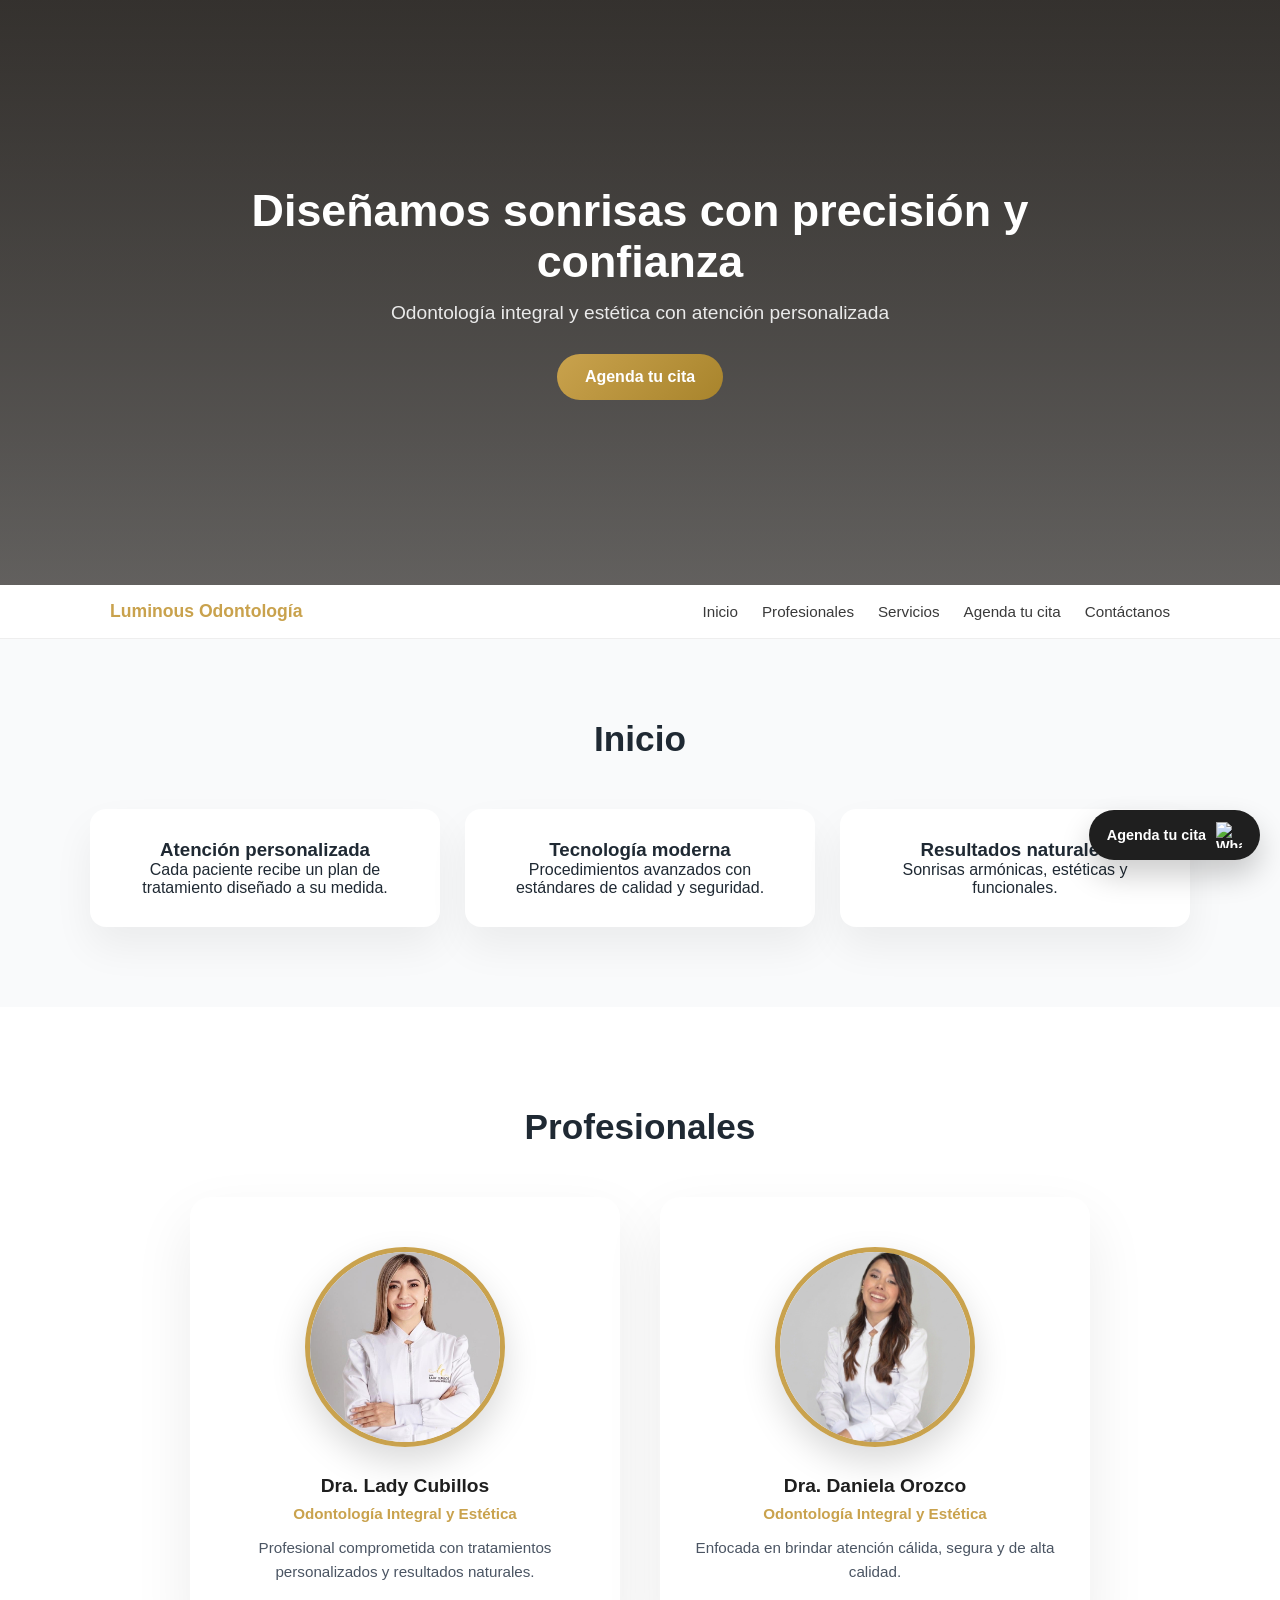
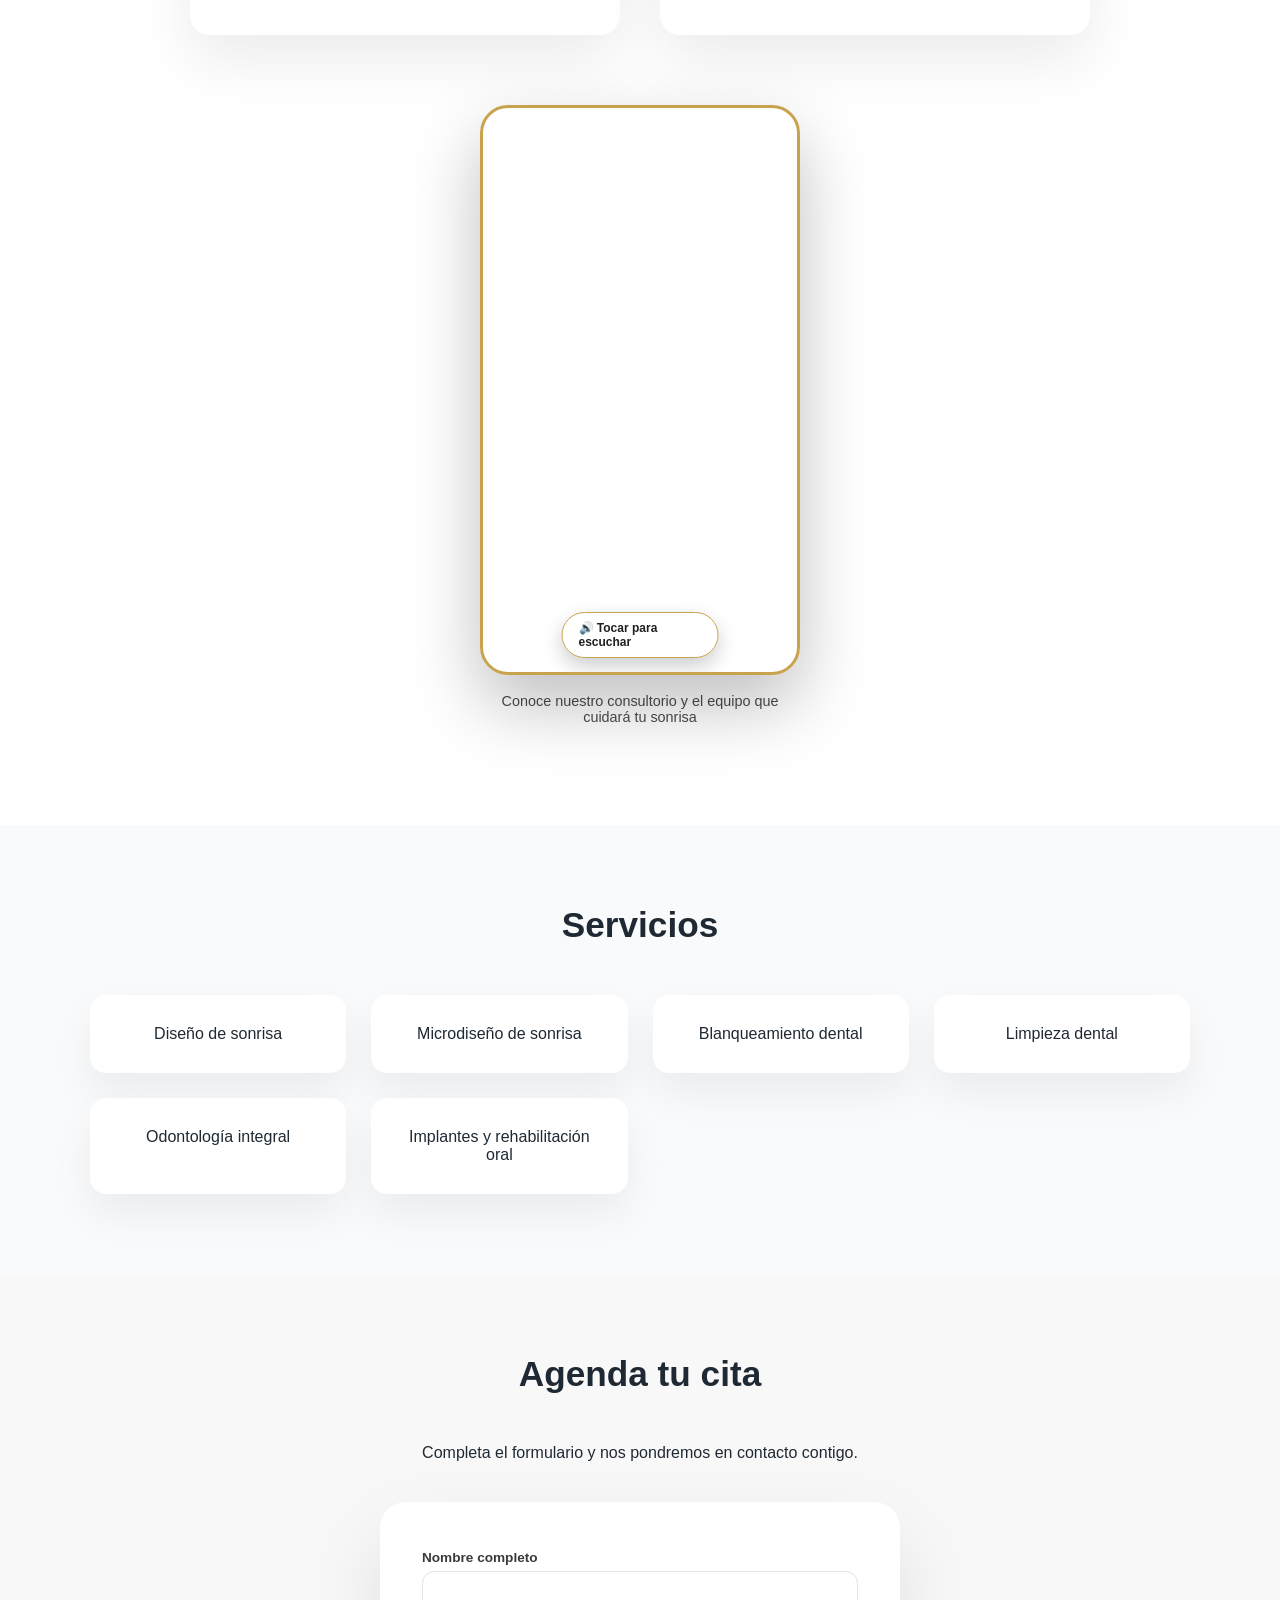
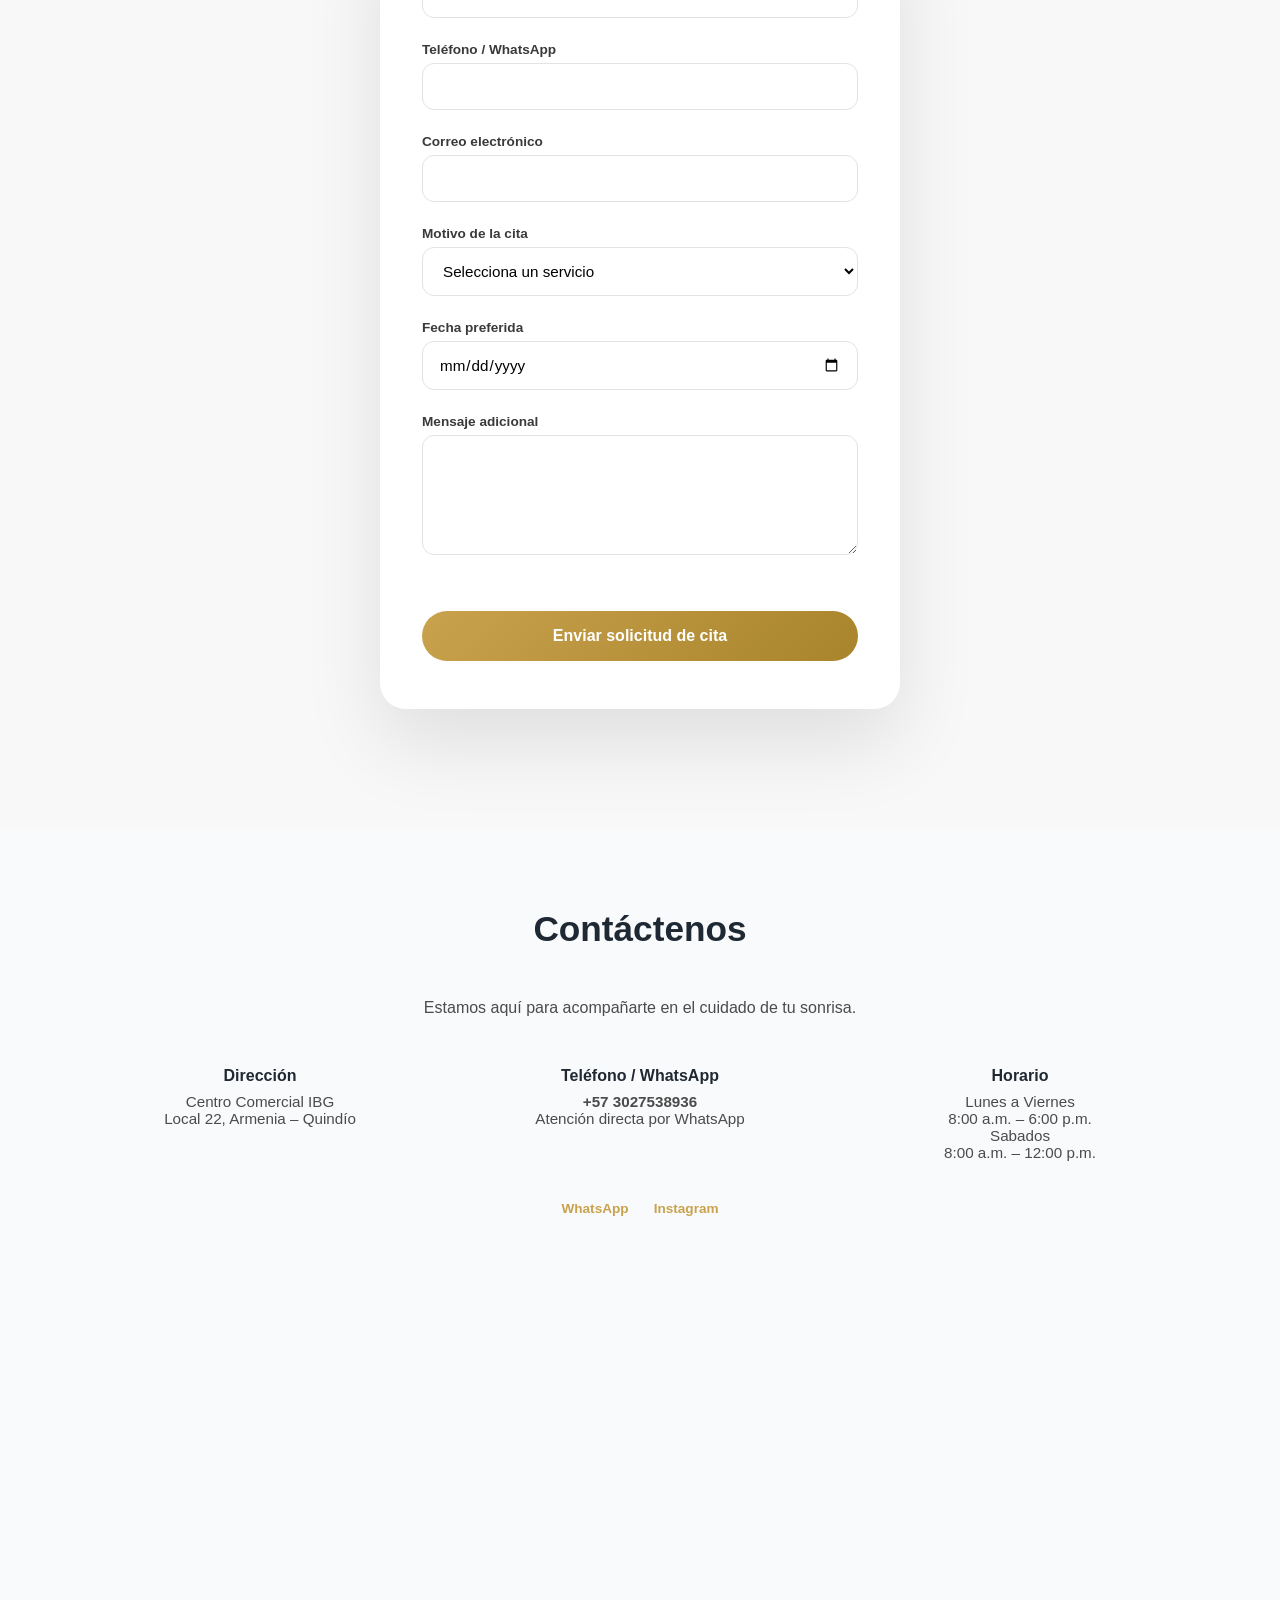
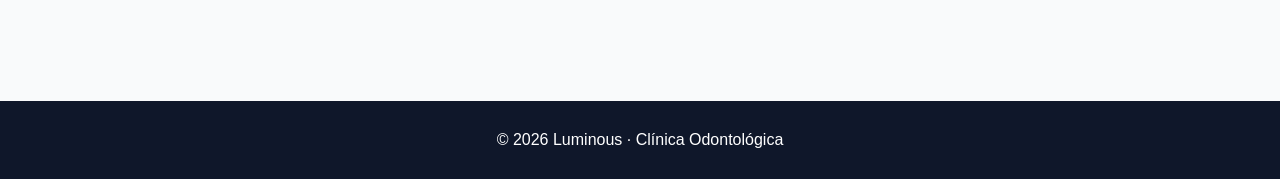
==== index.html @ 6646f6e6 "Menu correción las rayitas mas visuales y solo en movil" ====
<!DOCTYPE html>
<html lang="es">
<head>
    <meta charset="UTF-8">
    <title>Dra. Lady Cubillos | Clínica Odontológica</title>
    <meta name="viewport" content="width=device-width, initial-scale=1.0">
    <link rel="stylesheet" href="styles.css">
</head>
<body>

<header>

    <section class="hero">

        <video
                class="hero-bg-video"
                autoplay
                muted
                loop
                playsinline>
            <source src="videos/luminous-intro.mp4" type="video/mp4" />
            Tu navegador no soporta video HTML5.
        </video>

        <div class="hero-overlay"></div>

        <div class="hero-content">

            <h1>Diseñamos sonrisas con precisión y confianza</h1>

            <p>Odontología integral y estética con atención personalizada</p>

            <a href="#citas" class="btn-primary">Agenda tu cita</a>
        </div>

    </section>


</header>


<nav class="navbar">
    <div class="nav-container">

        <a href="#inicio" class="nav-logo">Luminous Odontología</a>

        <button class="nav-toggle" onclick="toggleMenu()" aria-label="Menú">
            <span></span>
            <span></span>
            <span></span>
        </button>

        <ul class="nav-menu" id="navMenu">
            <li><a href="#inicio">Inicio</a></li>
            <li><a href="#LasDoctoras">Profesionales</a></li>
            <li><a href="#servicios">Servicios</a></li>
            <li><a href="#citas">Agenda tu cita</a></li>
            <li><a href="#contactenos">Contáctanos</a></li>
        </ul>

    </div>
</nav>




<section id="inicio" class="section inicio">
    <div class="container">

        <h2 class="section-title">Inicio</h2>

        <div class="grid-3">
            <div class="card scroll">
                <h3>Atención personalizada</h3>
                <p>Cada paciente recibe un plan de tratamiento diseñado a su medida.</p>
            </div>

            <div class="card scroll">
                <h3>Tecnología moderna</h3>
                <p>Procedimientos avanzados con estándares de calidad y seguridad.</p>
            </div>

            <div class="card scroll">
                <h3>Resultados naturales</h3>
                <p>Sonrisas armónicas, estéticas y funcionales.</p>
            </div>
        </div>

    </div>
</section>


<section id="LasDoctoras" class="section doctoras">
    <div class="container">

        <h2 class="section-title">Profesionales</h2>

        <div class="doctoras-grid">

            <div class="doctora-card scroll">
                <img src="images/Dra_Lady_Crossed_Hand_Grey.jpg" alt="Doctora 1">
                <h3>Dra. Lady Cubillos</h3>
                <p class="especialidad">Odontología Integral y Estética</p>
                <p class="descripcion">
                    Profesional comprometida con tratamientos personalizados
                    y resultados naturales.
                </p>
            </div>

            <div class="doctora-card scroll">
                <img src="images/Dra_Dani_Front_Grey.jpg" alt="Doctora 2">
                <h3>Dra. Daniela Orozco</h3>
                <p class="especialidad">Odontología Integral y Estética</p>
                <p class="descripcion">
                    Enfocada en brindar atención cálida, segura y de alta calidad.
                </p>
            </div>


        </div>



        <div class="video-vertical-section">

            <div class="video-vertical-wrapper">

                <div class="video-audio-overlay" onclick="activarAudio(this)">
                    🔊 Tocar para escuchar
                </div>

                <video autoplay muted loop playsinline>
                    <source src="videos/Luminous_Video.mp4" type="video/mp4">
                    Tu navegador no soporta video HTML5.
                </video>

            </div>

            <p class="video-vertical-text">
                Conoce nuestro consultorio y el equipo que cuidará tu sonrisa
            </p>

        </div>




    </div>


    </div>
</section>


<section id="servicios" class="section services">
    <div class="container">
        <h2>Servicios</h2>
        <div class="grid-3">
            <div class="card scroll">Diseño de sonrisa</div>
            <div class="card scroll">Microdiseño de sonrisa</div>
            <div class="card scroll">Blanqueamiento dental</div>
            <div class="card scroll">Limpieza dental</div>
            <div class="card scroll">Odontología integral</div>
            <div class="card scroll">Implantes y rehabilitación oral</div>
        </div>
    </div>
</section>

<section class="section light" id="citas">
    <div class="container">
        <h2>Agenda tu cita</h2>
        <p>Completa el formulario y nos pondremos en contacto contigo.</p>

        <form class="appointment-form" id="cita-form">


            <div class="form-group">
                <label>Nombre completo</label>
                <input type="text" id="nombre" name="nombre" required>
            </div>

            <div class="form-group">
                <label>Teléfono / WhatsApp</label>
                <input type="tel" id="telefono" name="telefono" required>
            </div>

            <div class="form-group">
                <label>Correo electrónico</label>
                <input type="email" id="email" name="email" required>
            </div>

            <div class="form-group">
                <label>Motivo de la cita</label>
                <select id="servicio" name="servicio" required>
                    <option value="">Selecciona un servicio</option>
                    <option>Limpieza dental</option>
                    <option>Blanqueamiento dental</option>
                    <option>Diseño de sonrisa</option>
                    <option>Microdiseño de sonrisa</option>
                    <option>Odontología integral</option>
                    <option>Implantes dentales</option>
                </select>
            </div>

            <div class="form-group">
                <label>Fecha preferida</label>
                <input type="date" id="fecha" name="fecha">
            </div>

            <div class="form-group">
                <label>Mensaje adicional</label>
                <textarea id="mensaje" name="mensaje" rows="4"></textarea>
            </div>

            <button type="submit" class="btn-primary">
                Enviar solicitud de cita
            </button>
        </form>

    <script>
        document.getElementById("cita-form").addEventListener("submit", function(e) {
          e.preventDefault();

          const nombre = document.getElementById("nombre").value;
          const telefono = document.getElementById("telefono").value;
          const email = document.getElementById("email").value;
          const servicio = document.getElementById("servicio").value;
          const fecha = document.getElementById("fecha").value;
          const mensaje = document.getElementById("mensaje").value;

          const whatsappNumber = "573216306110"; // TU NÚMERO

          const texto =
            `Hola, quiero agendar una cita odontológica.%0A%0A` +
            `🦷 Nombre: ${nombre}%0A` +
            `📞 Teléfono: ${telefono}%0A` +
            `📧 Email: ${email}%0A` +
            `📝 Servicio: ${servicio}%0A` +
            `📅 Fecha preferida: ${fecha}%0A` +
            `💬 Mensaje: ${mensaje}`;

          const url = `https://wa.me/${whatsappNumber}?text=${texto}`;

          window.open(url, "_blank");
        });
    </script>

    <a
                href="https://wa.me/573216306110?text=Hola,%20quiero%20agendar%20una%20cita%20odontológica"
                class="whatsapp-float"
                target="_blank"
                aria-label="Contactar por WhatsApp"
        >
            <span class="whatsapp-text">Agenda tu cita</span>
            <img
                    src="https://cdn-icons-png.flaticon.com/512/733/733585.png"
                    alt="WhatsApp"
            />
        </a>

    </div>
</section>

<section id="contactenos" class="section scroll">
    <div class="container">

        <h2>Contáctenos</h2>
        <p class="contacto-intro">
            Estamos aquí para acompañarte en el cuidado de tu sonrisa.
        </p>

        <div class="contacto-grid">

            <div class="contacto-item">
                <h4>Dirección</h4>
                <p>
                    Centro Comercial IBG<br>
                    Local 22, Armenia – Quindío
                </p>
            </div>

            <div class="contacto-item">
                <h4>Teléfono / WhatsApp</h4>
                <p>
                    <strong>+57 3027538936</strong><br>
                    Atención directa por WhatsApp
                </p>
            </div>

            <div class="contacto-item">
                <h4>Horario</h4>
                <p>
                    Lunes a Viernes<br>
                    8:00 a.m. – 6:00 p.m.
                </p>
                <p>
                    Sabados<br>
                    8:00 a.m. – 12:00 p.m.
                </p>
            </div>

        </div>

        <div class="contacto-redes">
            <a href="https://wa.me/573216306110" target="_blank">WhatsApp</a>
            <a href="https://www.instagram.com/luminous.odo?igsh=MXVpZG1sdzU4NjJ2cg==" target="_blank">Instagram</a>
        </div>

        <div class="contacto-mapa">
            <iframe
                    src="https://www.google.com/maps?q=Centro%20Comercial%20IBG%20Armenia&output=embed"
                    loading="lazy"
                    referrerpolicy="no-referrer-when-downgrade">
            </iframe>
        </div>

    </div>
</section>


<script>
    const scrollElements = document.querySelectorAll(".scroll");

    const observer = new IntersectionObserver(
      (entries) => {
        entries.forEach((entry) => {
          if (entry.isIntersecting) {
            entry.target.classList.add("show");
          }
        });
      },
      {
        threshold: 0.15,
      }
    );

    scrollElements.forEach((el) => observer.observe(el));
</script>


<script>
    function activarAudio(btn) {
      const video = btn.parentElement.querySelector("video");

      video.muted = false;
      video.volume = 1;
      btn.style.display = "none";
    }
</script>


<script>
    function toggleMenu() {
      const menu = document.getElementById("navMenu");
      menu.classList.toggle("active");
    }
</script>







    <footer class="footer">
        <p>© 2026 Luminous · Clínica Odontológica</p>
    </footer>

    </body>
    </html>
---- styles.css ----
* {
  box-sizing: border-box;
  margin: 0;
  padding: 0;
  font-family: "Segoe UI", sans-serif;
}

body {
  color: #1f2933;
  background: #f9fafb;
}

.hero {
  position: relative;
  min-height: 65vh;
  overflow: hidden;
  display: flex;
  align-items: center;
  justify-content: center;
  text-align: center;
}

.hero-bg-video {
  position: absolute;
  inset: 0;
  width: 100%;
  height: 100%;
  object-fit: cover;
  z-index: 1;
}


.hero-overlay {
  position: absolute;
  inset: 0;
  background: linear-gradient(
    180deg,
    rgba(20, 15, 10, 0.65),
    rgba(20, 15, 10, 0.45)
  );
  z-index: 2;
}


.hero-logo {
  width: 90px;
  margin-bottom: 20px;
}



.hero::before {
  content: "";
  position: absolute;
  inset: 0;

  background: linear-gradient(
    180deg,
    rgba(0, 0, 0, 0.55),
    rgba(0, 0, 0, 0.35)
  );

  z-index: 1;
}



.hero-content {
  position: relative;
  z-index: 3;
  max-width: 900px;
  padding: 20px;
  color: white;
}



.hero-content h1 {
  color: #ffffff;
  font-size: 2.1rem;
  font-weight: 600;
  margin-bottom: 16px;
}


.hero-content p {
  color: #eaeaea;
  margin-bottom: 28px;
  font-size: 0.95rem;
}


.hero h1 {
  font-size: 2.8rem;
  margin-bottom: 15px;
}

.hero p {
  font-size: 1.2rem;
  margin-bottom: 30px;
}

.section {
  padding: 80px 20px;
}

.section.light {
  background: #ffffff;
}

.container {
  max-width: 1100px;
  margin: auto;
}

.grid-3 {
  display: grid;
  grid-template-columns: repeat(auto-fit, minmax(250px, 1fr));
  gap: 25px;
}

.card {
  background: white;
  padding: 30px;
  border-radius: 16px;
  box-shadow: 0 20px 40px rgba(0,0,0,0.06);
  text-align: center;
  font-weight: 500;
}

h2 {
  text-align: center;
  margin-bottom: 50px;
  font-size: 2.2rem;
}

.about-grid {
  display: grid;
  grid-template-columns: 1fr;
  gap: 40px;
}

.appointment-form {
  max-width: 600px;
  margin: 40px auto;
  background: white;
  padding: 35px;
  border-radius: 20px;
  box-shadow: 0 15px 30px rgba(0,0,0,0.08);
}

.form-group {
  margin-bottom: 20px;
}

.form-group label {
  display: block;
  margin-bottom: 6px;
  font-weight: 600;
}

.form-group input,
.form-group select,
.form-group textarea {
  width: 100%;
  padding: 12px 14px;
  border-radius: 10px;
  border: 1px solid #d1d5db;
  font-size: 0.95rem;
}

.form-group input:focus,
.form-group select:focus,
.form-group textarea:focus {
  outline: none;
  border-color: #C9A24D;
}

.btn-primary,
.btn-secondary {
  display: inline-block;
  padding: 14px 28px;
  border-radius: 999px;
  text-decoration: none;
  font-weight: 600;
  text-align: center;
  border: none;
  cursor: pointer;
}


.btn-primary {
  background: linear-gradient(135deg, #C9A24D, #A8842C);
  color: #ffffff;
  border: none;
}

.btn-primary:hover {
  background: linear-gradient(135deg, #A8842C, #8F6F22);
}


.btn-secondary {
  background: #25d366;
  color: white;
  margin-top: 15px;
}

.footer {
  text-align: center;
  padding: 30px;
  background: #0f172a;
  color: white;
  margin-top: 60px;
}


/* ============================= */
/* NAVBAR GLOBAL */
/* ============================= */

.navbar {
  background: #ffffff;
  border-bottom: 1px solid #eee;
  position: sticky;
  top: 0;
  z-index: 3000;
}

.nav-container {
  max-width: 1100px;
  margin: 0 auto;
  padding: 16px 20px;

  display: flex;
  align-items: center;
  justify-content: space-between;
}

/* LOGO */
.nav-logo {
  font-size: 1.1rem;
  font-weight: 700;
  text-decoration: none;
  color: #C9A24D;
}

/* ============================= */
/* MENÚ DESKTOP */
/* ============================= */

.nav-menu {
  display: flex;                  /* ✅ visible en desktop */
  gap: 24px;
  list-style: none;
}

.nav-menu li a {
  text-decoration: none;
  font-size: 0.95rem;
  font-weight: 500;
  color: #3a3a3a;
  transition: color 0.3s ease;
}

.nav-menu li a:hover {
  color: #C9A24D;
}

/* ============================= */
/* BOTÓN HAMBURGUESA */
/* ============================= */

.nav-toggle {
  display: none;                  /* ❌ NO en desktop */
}

/* ============================= */
/* MOBILE */
/* ============================= */

@media (max-width: 768px) {

  /* OCULTAR MENÚ HORIZONTAL */
  .nav-menu {
    display: none !important;
    position: fixed;
    top: 70px;
    right: 16px;

    flex-direction: column;
    width: 220px;
    padding: 18px;
    gap: 14px;

    background: #ffffff;
    border-radius: 16px;
    box-shadow: 0 20px 40px rgba(0,0,0,0.15);
    z-index: 4000;
  }

  /* MOSTRAR MENÚ AL ABRIR */
nav-menu.active {
    display: flex;
    position: fixed;
    top: 70px;
    right: 16px;

    flex-direction: column;
    width: 220px;
    padding: 18px;
    gap: 14px;

    background: #ffffff;
    border-radius: 16px;
    box-shadow: 0 20px 40px rgba(0,0,0,0.15);
    z-index: 4000;
  }


  /* MOSTRAR BOTÓN HAMBURGUESA */
  .nav-toggle {
    position: fixed;
    top: 18px;
    right: 18px;

    width: 44px;
    height: 44px;

    background: #ffffff;
    border: none;
    border-radius: 50%;

    display: flex;
    flex-direction: column;
    justify-content: center;
    gap: 5px;

    box-shadow: 0 8px 20px rgba(0,0,0,0.25);
    z-index: 9999;
    cursor: pointer;
  }

  /* LAS 3 RAYITAS */
  .nav-toggle span {
    width: 22px;
    height: 3px;
    margin: 0 auto;
    background-color: #c9a24d;
    border-radius: 3px;
    transition: all 0.3s ease;
  }

  /* ANIMACIÓN A X */
  .nav-toggle.active span:nth-child(1) {
    transform: translateY(6px) rotate(45deg);
  }

  .nav-toggle.active span:nth-child(2) {
    opacity: 0;
  }

  .nav-toggle.active span:nth-child(3) {
    transform: translateY(-6px) rotate(-45deg);
  }
}



.doctoras {
  background: #ffffff;
  padding-top: 100px;
  padding-bottom: 100px;
}

/* GRID PARA 2 DOCTORAS */
.doctoras-grid {
  display: grid;
  grid-template-columns: repeat(auto-fit, minmax(280px, 1fr));
  gap: 40px;
  max-width: 900px;
  margin: 0 auto;
}

/* CARD INDIVIDUAL */
.doctora-card {
  background: #ffffff;
  border-radius: 20px;
  padding: 50px 35px;
  text-align: center;
  box-shadow: 0 25px 60px rgba(0, 0, 0, 0.08);

  transition: transform 0.3s ease, box-shadow 0.3s ease;
}

/* Hover elegante */
.doctora-card:hover {
  transform: translateY(-6px);
  box-shadow: 0 30px 60px rgba(0, 0, 0, 0.10);
}

/* Imagen */

.doctora-card img {
  width: 200px;
  height: 200px;
  object-fit: cover;
  border-radius: 50%;
  margin-bottom: 24px;
  border: 5px solid #c9a24d;
  box-shadow: 0 15px 35px rgba(0, 0, 0, 0.15);
}

/* Nombre */
.doctora-card h3 {
  font-size: 1.2rem;
  margin-bottom: 8px;
  color: #1f1f1f;
}

/* Especialidad */
.doctora-card .especialidad {
  font-size: 0.95rem;
  font-weight: 600;
  color: #C9A24D;
  margin-bottom: 14px;
}

/* Descripción */
.doctora-card .descripcion {
  font-size: 0.95rem;
  color: #4b5563;
  line-height: 1.6;
}


/* ===== BLOQUE DOCTORAS JUNTAS (EDITORIAL) ===== */
.doctoras-equipo {
  margin-top: 70px;
  text-align: center;
}

/* IMAGEN CENTRAL */
.equipo-imagen img {
  width: 220px;
  height: 220px;

  object-fit: cover;
  object-position: center top;

  border-radius: 50%;
  border: 4px solid #c9a24d;

  box-shadow: 0 18px 45px rgba(0, 0, 0, 0.15);
}


/* ===== VIDEO VERTICAL PROFESIONALES ===== */
.video-vertical-section {
  margin-top: 70px;
  display: flex;
  flex-direction: column;
  align-items: center;
}

/* CONTENEDOR VERTICAL (9:16) */

.video-vertical-wrapper {
  position: relative; /* 🔑 CLAVE */
  width: 320px;
  height: 570px;

  border-radius: 28px;
  overflow: hidden;

  border: 3px solid #c9a24d;
  box-shadow: 0 30px 70px rgba(0, 0, 0, 0.25);
}


/* VIDEO */
.video-vertical-wrapper video {
  width: 100%;
  height: 100%;
  object-fit: cover;
  display: block

}

/* TEXTO */
.video-vertical-text {
  margin-top: 18px;
  font-size: 0.9rem;
  font-weight: 500;
  color: #4b4b4b;
  text-align: center;
  max-width: 320px;
}




.audio-toggle {
  position: absolute;
  top: 14px;
  right: 14px;

  display: flex;
  align-items: center;
  gap: 6px;

  background: rgba(255, 255, 255, 0.85);
  color: #1f1f1f;

  border: 1px solid rgba(201, 162, 77, 0.6); /* dorado */
  padding: 6px 10px;
  border-radius: 999px;

  font-size: 0.7rem;
  font-weight: 600;

  cursor: pointer;
  z-index: 10;

  backdrop-filter: blur(6px);
  -webkit-backdrop-filter: blur(6px);

  box-shadow: 0 6px 16px rgba(0,0,0,0.15);
  transition: all 0.3s ease;
}


.video-audio-overlay {
  position: absolute;
  bottom: 14px;               /* 👈 ABAJO SOBRE EL VIDEO */
  left: 50%;
  transform: translateX(-50%);

  background: rgba(255, 255, 255, 0.9);
  color: #1f1f1f;

  padding: 8px 16px;
  border-radius: 999px;

  font-size: 0.75rem;
  font-weight: 600;

  border: 1px solid #c9a24d;  /* dorado luminous */
  cursor: pointer;

  z-index: 5;
  box-shadow: 0 8px 20px rgba(0,0,0,0.2);

  transition: all 0.3s ease;
}

.video-audio-overlay:hover {
  background: #c9a24d;
  color: #ffffff;
}

.audio-toggle.icon-only {
  width: 38px;
  height: 38px;

  display: flex;
  align-items: center;
  justify-content: center;

  border-radius: 50%;
  padding: 0;

  background: rgba(0,0,0,0.55);
  color: #ffffff;
  border: none;

  font-size: 0.9rem;
}

/* Hover elegante */
.audio-toggle:hover {
  background: #c9a24d;
  color: #ffffff;
}

/* Icono */
.audio-icon {
  font-size: 0.8rem;
}

/* SOLO icono en móvil */
@media (max-width: 480px) {
  .audio-text {
    display: none;
  }
}




/* TEXTO */
.video-texto {
  margin-top: 18px;
  font-size: 0.95rem;
  font-weight: 500;
  color: #4b4b4b;
}


/* TEXTO DE MARCA */
.equipo-texto {
  margin-top: 16px;
  font-size: 0.85rem;
  font-weight: 600;
  letter-spacing: 1.2px;
  text-transform: uppercase;

  color: #c9a24d;
}

.whatsapp-float {
  position: fixed;
  right: 20px;           /* 👈 lado derecho */
  bottom: 40px;          /* 👈 altura desde abajo */
  z-index: 2000;

  display: flex;
  align-items: center;
  gap: 10px;

  background: #1f1f1f;
  color: #ffffff;
  padding: 12px 18px;
  border-radius: 999px;
  text-decoration: none;
  font-weight: 600;
  font-size: 0.9rem;

  box-shadow: 0 15px 30px rgba(0, 0, 0, 0.2);
  transition: transform 0.3s ease, box-shadow 0.3s ease;
}

/* Hover */
.whatsapp-float:hover {
  transform: translateY(-4px);
  box-shadow: 0 20px 40px rgba(0, 0, 0, 0.3);
  background: #000000;
}

/* Ícono */
.whatsapp-float img {
  width: 26px;
  height: 26px;
}

/* OCULTAR TEXTO EN MÓVIL */
@media (max-width: 640px) {
  .whatsapp-text {
    display: none;
  }

  .whatsapp-float {
    padding: 14px;
    border-radius: 50%;
  }
}


/* ===== SECCIÓN CITAS ===== */
#citas {
  background: #f8f8f8;
}


/* ===== CONTACTO ===== */
.contacto {
  background: #ffffff;
}

.contacto-intro {
  text-align: center;
  max-width: 600px;
  margin: 0 auto 50px;
  color: #4b4b4b;
}

/* GRID INFO */
.contacto-grid {
  display: grid;
  grid-template-columns: repeat(auto-fit, minmax(220px, 1fr));
  gap: 40px;
  margin-bottom: 40px;
  text-align: center;
}

.contacto-item h4 {
  font-size: 1rem;
  margin-bottom: 8px;
  color: #1f2933;
}

.contacto-item p {
  font-size: 0.95rem;
  color: #4b4b4b;
}

/* REDES */
.contacto-redes {
  display: flex;
  justify-content: center;
  gap: 25px;
  margin-bottom: 40px;
}

.contacto-redes a {
  text-decoration: none;
  font-size: 0.85rem;
  font-weight: 600;
  color: #c9a24d;
  border-bottom: 1px solid transparent;
}

.contacto-redes a:hover {
  border-color: #c9a24d;
}

/* MAPA */
.contacto-mapa iframe {
  width: 100%;
  height: 300px;
  border: none;
  border-radius: 20px;
}

/* CONTENEDOR GENERAL */
#citas .container {
  display: flex;
  flex-direction: column;
  align-items: center;
}

/* TÍTULO Y TEXTO CENTRADOS */
#citas h2,
#citas p {
  text-align: center;
}

/* FORMULARIO (CENTRADO REAL) */
.appointment-form {
  width: 100%;
  max-width: 520px;              /* 🔥 más angosto y elegante */
  margin-top: 40px;

  background: #ffffff;
  padding: 48px 42px;
  border-radius: 26px;

  box-shadow: 0 35px 80px rgba(0, 0, 0, 0.10);
}

/* GRUPOS */
.form-group {
  margin-bottom: 24px;
}

/* LABELS */
.form-group label {
  display: block;
  margin-bottom: 6px;
  font-size: 0.85rem;
  font-weight: 600;
  color: #3a3a3a;
}

/* CAMPOS */
.form-group input,
.form-group select,
.form-group textarea {
  width: 100%;
  padding: 14px 16px;
  border-radius: 12px;
  border: 1px solid #e3e3e3;
  font-size: 0.95rem;
  background: #ffffff;
  transition: all 0.25s ease;
}

/* FOCUS DORADO LUMINOUS */
.form-group input:focus,
.form-group select:focus,
.form-group textarea:focus {
  outline: none;
  border-color: #c9a24d;
  box-shadow: 0 0 0 3px rgba(201, 162, 77, 0.18);
}

/* TEXTAREA */
.form-group textarea {
  resize: vertical;
  min-height: 120px;
}

/* BOTÓN */
.appointment-form .btn-primary {
  width: 100%;
  margin-top: 28px;

  padding: 16px;
  font-size: 1rem;
  font-weight: 600;

  border-radius: 999px;
  border: none;
  cursor: pointer;

  background: linear-gradient(135deg, #c9a24d, #a8842c);
  color: #ffffff;

  transition: transform 0.3s ease, box-shadow 0.3s ease;
}

/* HOVER BOTÓN */
.appointment-form .btn-primary:hover {
  transform: translateY(-3px);
  box-shadow: 0 22px 45px rgba(168, 132, 44, 0.45);
  background: linear-gradient(135deg, #a8842c, #8f6f22);
}

/* RESPONSIVE */
@media (max-width: 640px) {
  .appointment-form {
    padding: 36px 26px;
    max-width: 92%;
  }
}

/* Hover */
.nav-menu li a:hover {
  color: #0d9488;         /* verde clínico */
}


/* ===== ANIMACIONES SCROLL ===== */
.scroll {
  opacity: 0;
  transform: translateY(40px);
  transition: opacity 0.8s ease, transform 0.8s ease;
}

.scroll.show {
  opacity: 1;
  transform: translateY(0);
}

/* Variantes opcionales */
.scroll-left {
  transform: translateX(-40px);
}

.scroll-right {
  transform: translateX(40px);
}
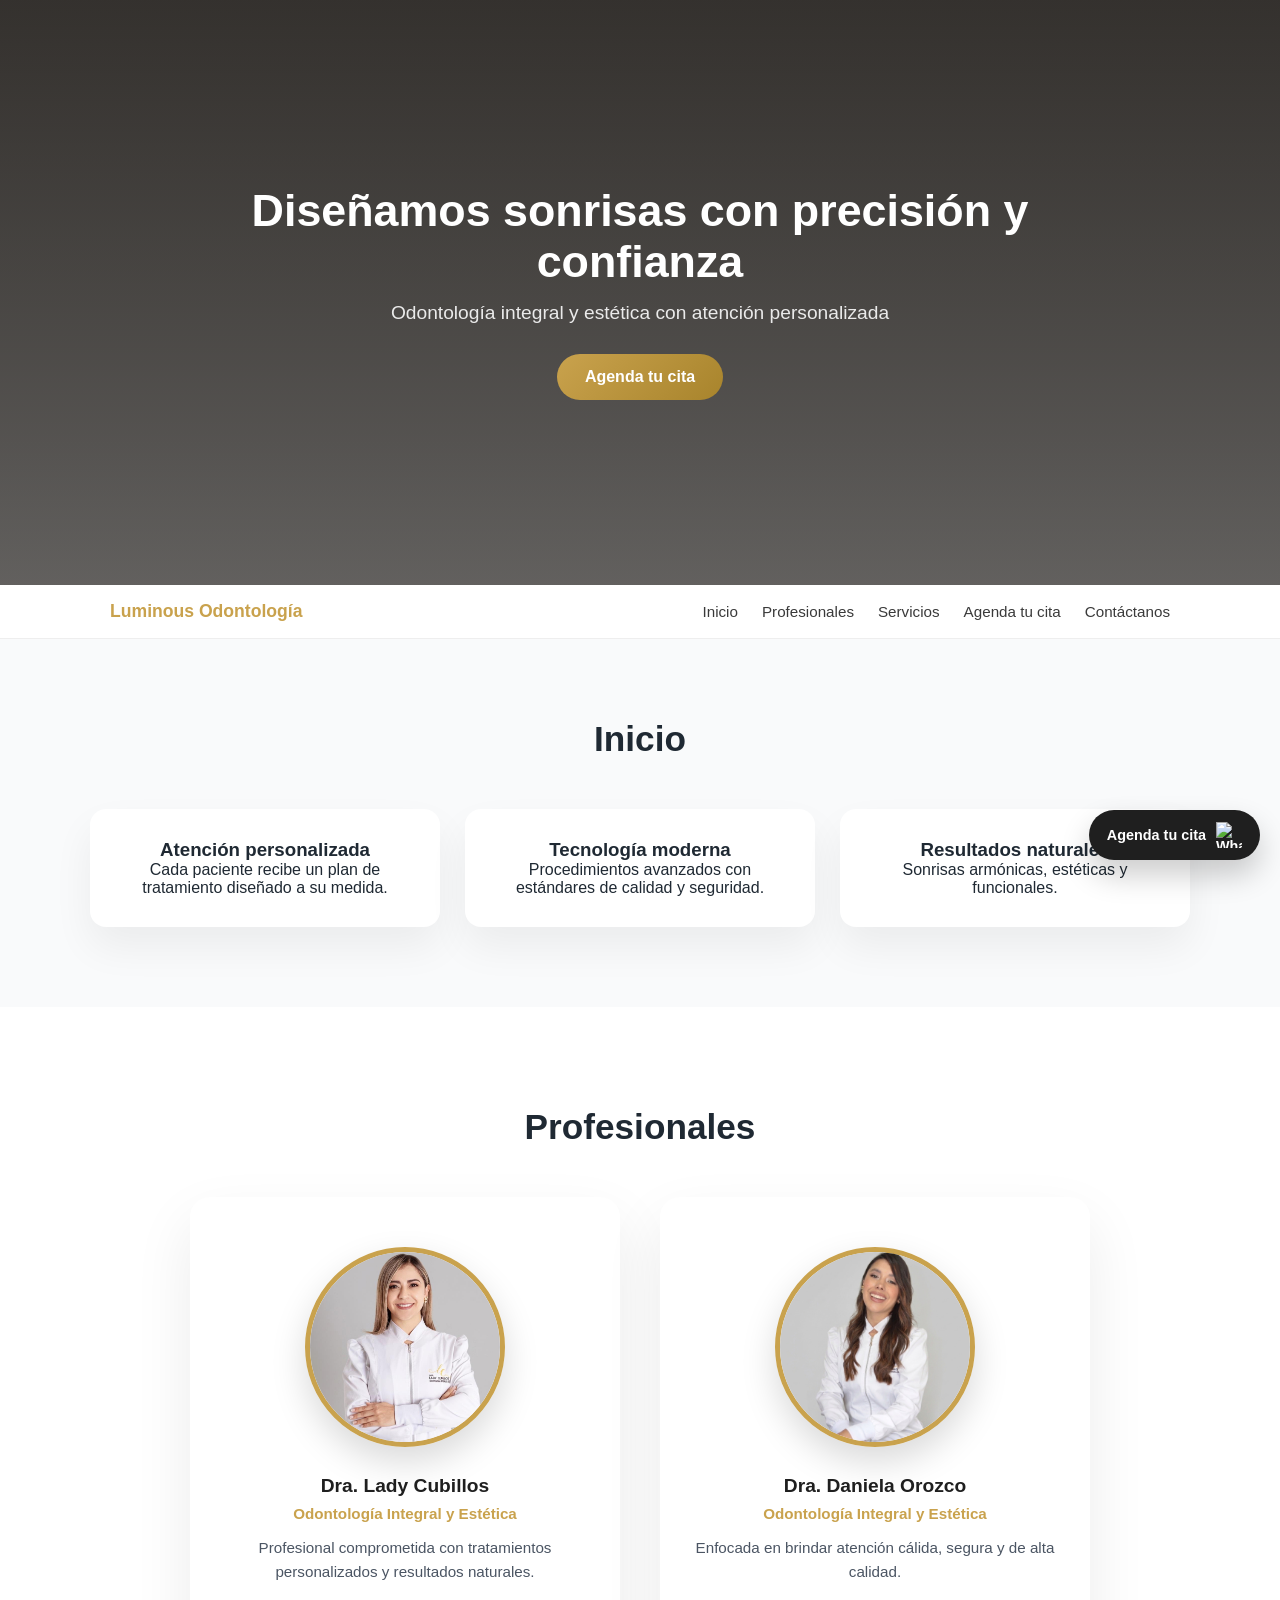
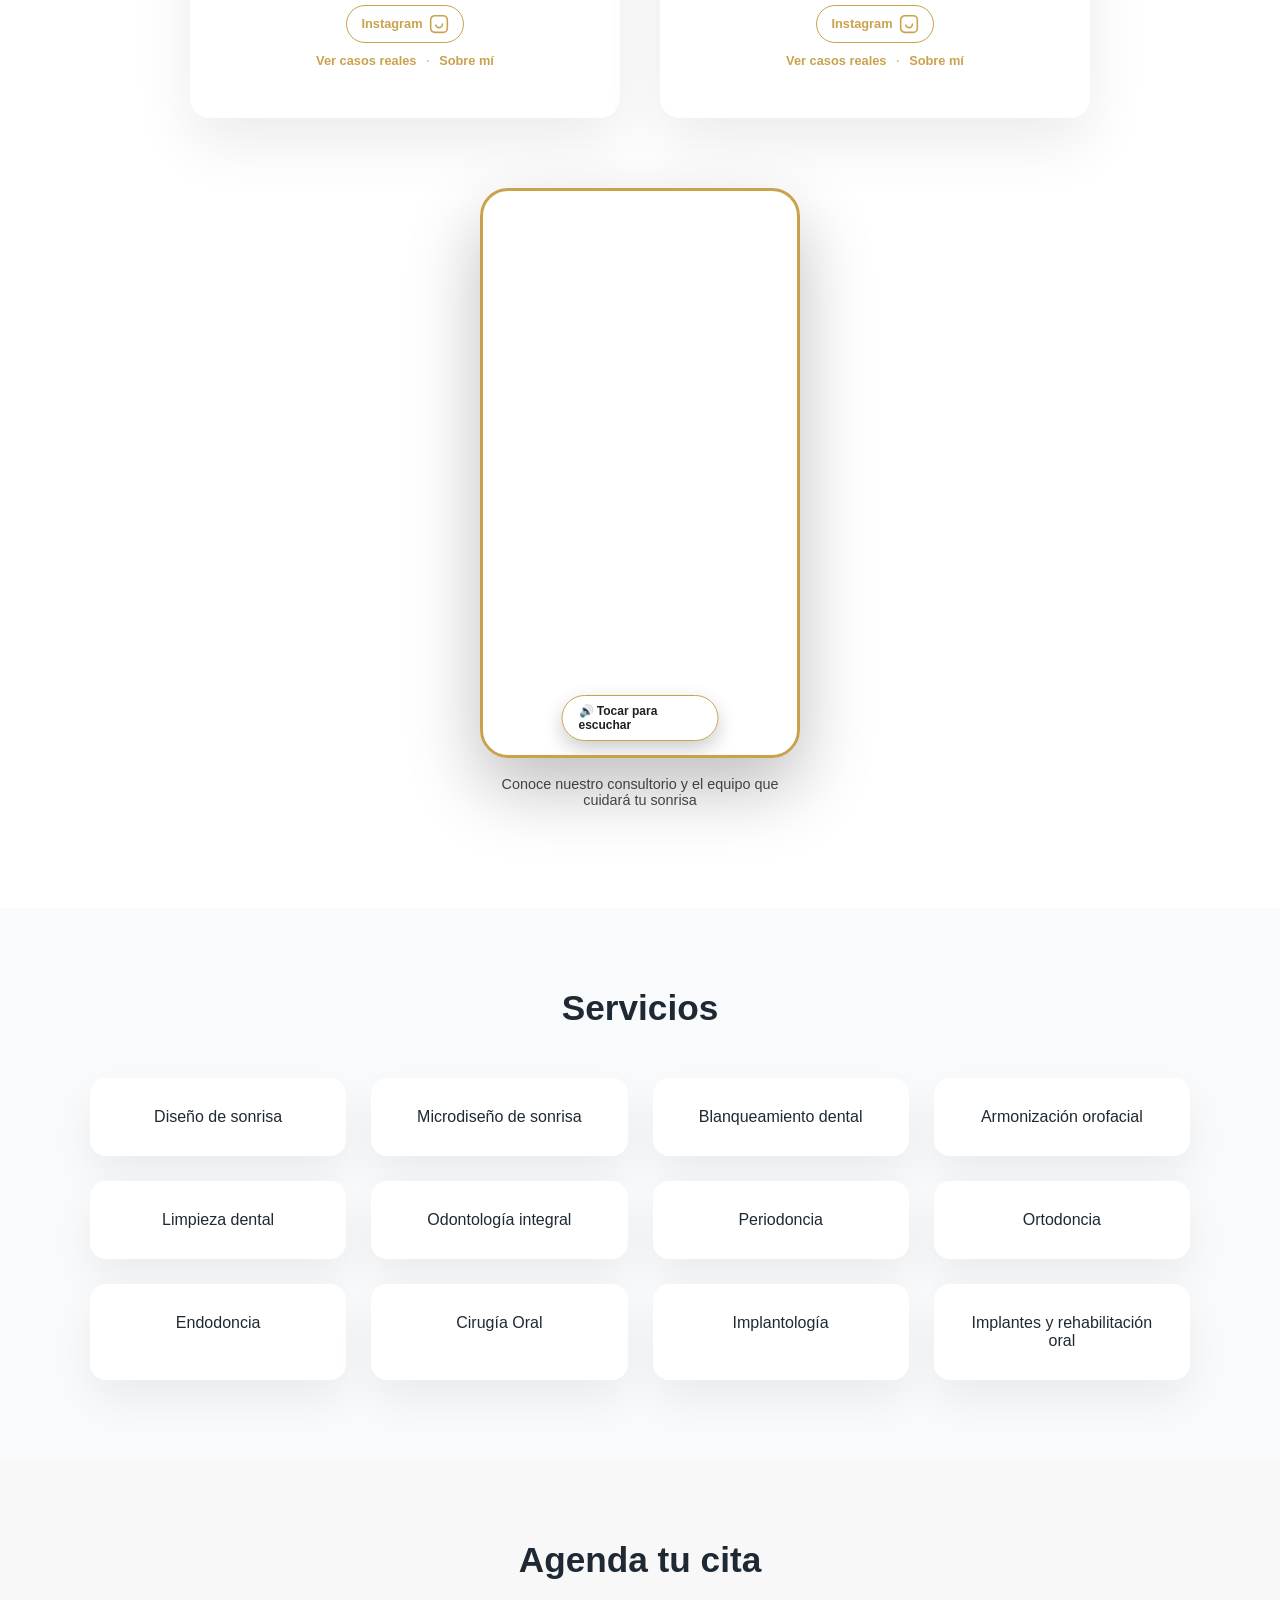
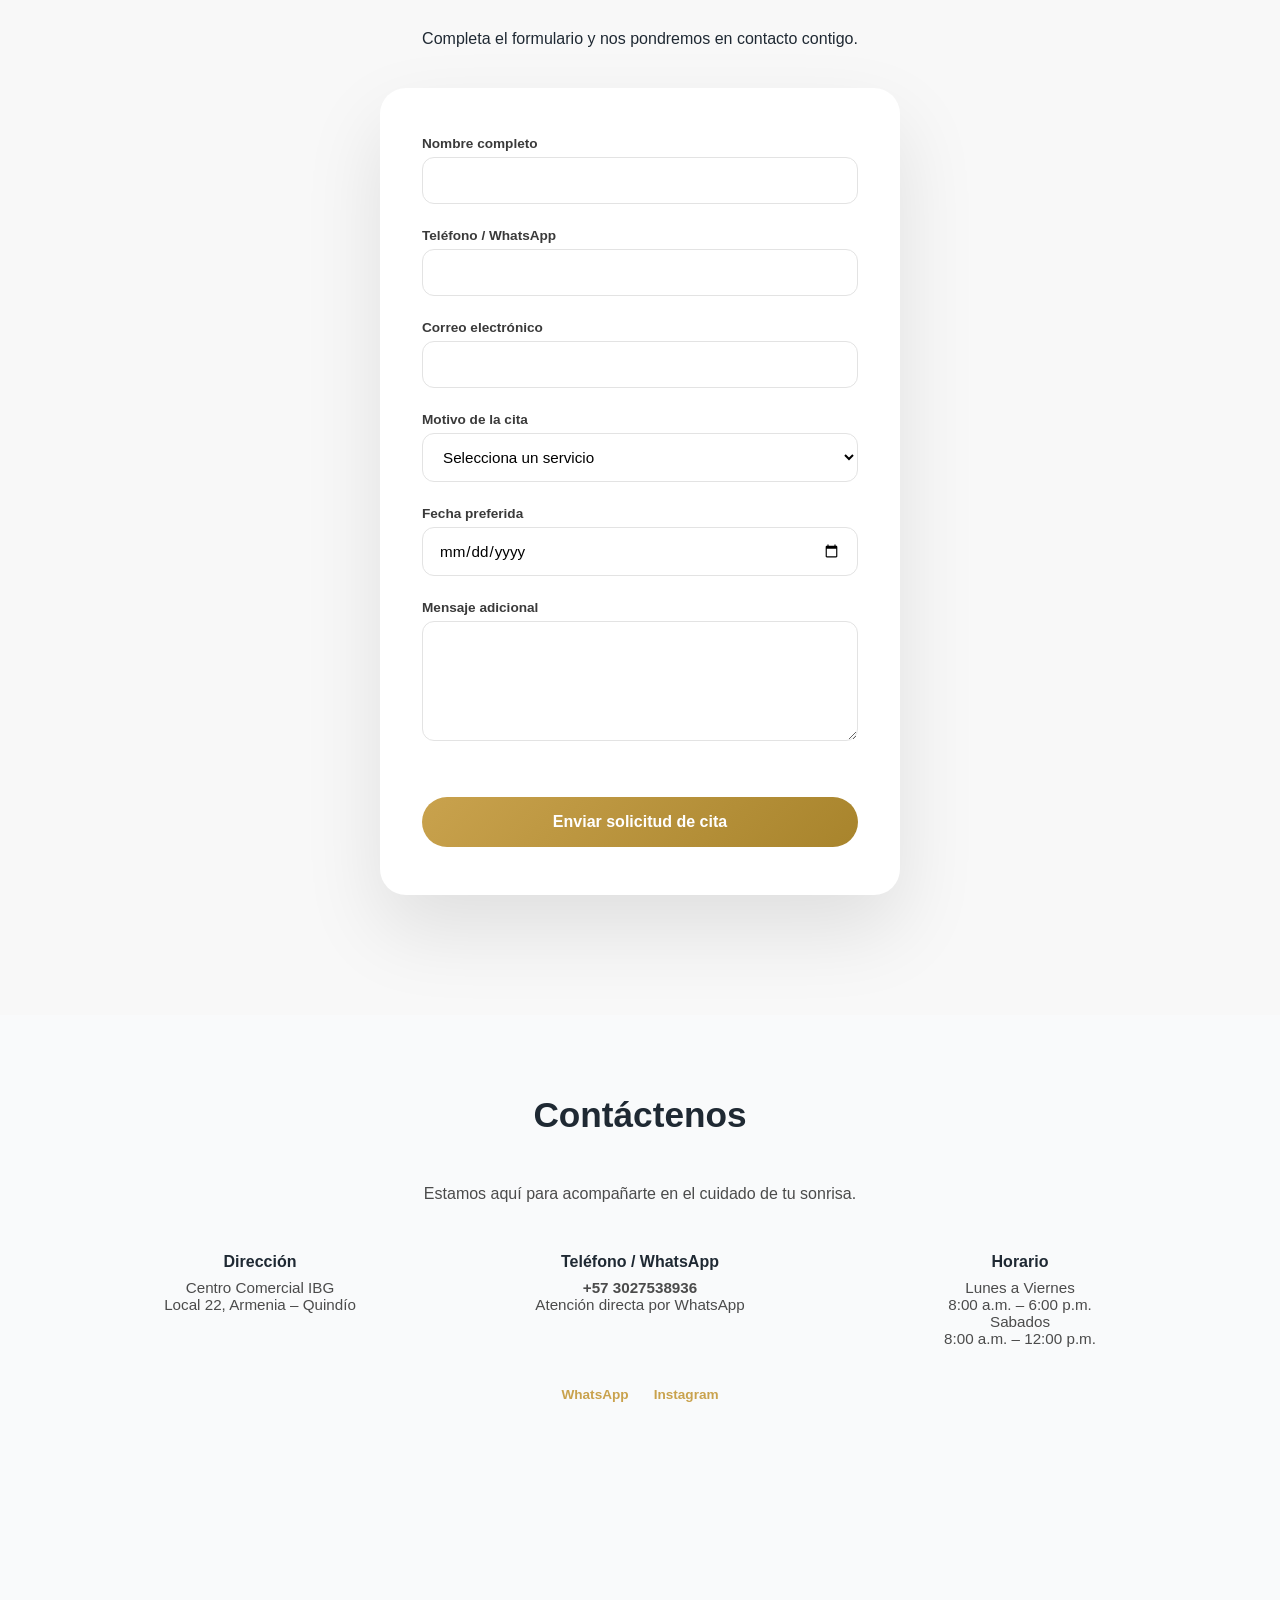
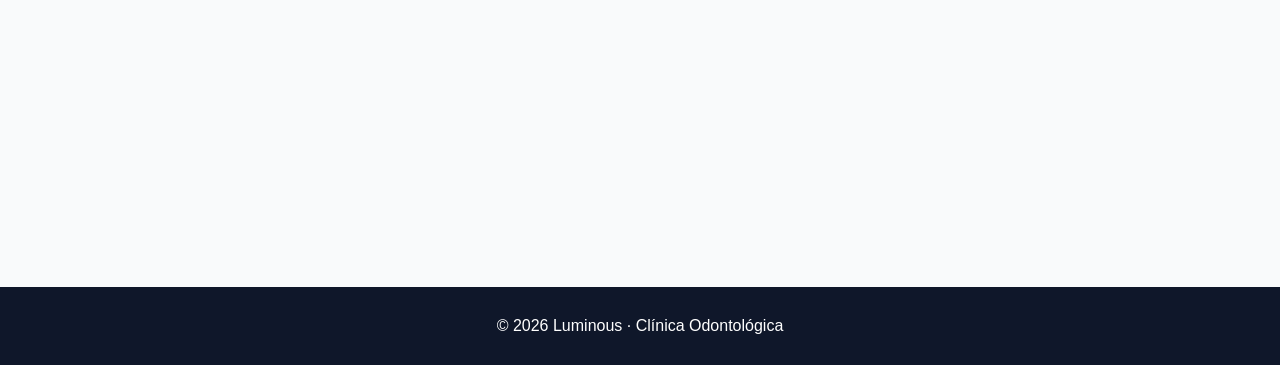
==== commit 27371507: "Ver casos reales nueva page" ====
--- a/index.html
+++ b/index.html
@@ -5,7 +5,7 @@
     <meta charset="UTF-8">
     <title>Dra. Lady Cubillos | Clínica Odontológica</title>
     <meta name="viewport" content="width=device-width, initial-scale=1.0">
-    <link rel="stylesheet" href="styles.css">
+    <link rel="stylesheet" href="css/styles.css">
 </head>
 <body>
 
@@ -106,7 +106,42 @@
                     Profesional comprometida con tratamientos personalizados
                     y resultados naturales.
                 </p>
-            </div>
+
+
+                <div class="doctora-actions-clean">
+
+                    <!-- Instagram arriba -->
+                    <a href="https://www.instagram.com/dra.ladycubillos?igsh=MXNwZ3R3Z2s1YTZiMA=="
+                       target="_blank"
+                       aria-label="Instagram"
+                       class="insta-clean">
+                        <span>Instagram</span>
+                        <svg xmlns="http://www.w3.org/2000/svg"
+                             viewBox="0 0 24 24"
+                             class="insta-icon">
+                            <rect x="2" y="2" width="20" height="20" rx="5"/>
+                            <path d="M16 11.37a4 4 0 1 1-7.87 1.18"/>
+                            <line x1="17.5" y1="6.5" x2="17.5" y2="6.5"/>
+                        </svg>
+                    </a>
+
+                    <!-- Links abajo -->
+                    <div class="doctora-links-clean">
+                        <a href="casos-lady.html">Ver casos reales</a>
+                        <span>·</span>
+                        <a href="sobre-mi-lady.html">Sobre mí</a>
+                    </div>
+
+                </div>
+
+
+
+            </div>
+
+
+
+
+
 
             <div class="doctora-card scroll">
                 <img src="images/Dra_Dani_Front_Grey.jpg" alt="Doctora 2">
@@ -115,6 +150,31 @@
                 <p class="descripcion">
                     Enfocada en brindar atención cálida, segura y de alta calidad.
                 </p>
+                <div class="doctora-actions-clean">
+
+                    <!-- Instagram arriba -->
+                    <a href="https://www.instagram.com/danielaot_22?igsh=MWVobThhZ2k2NDlmcQ=="
+                       target="_blank"
+                       aria-label="Instagram"
+                       class="insta-clean">
+                        <span>Instagram</span>
+                        <svg xmlns="http://www.w3.org/2000/svg"
+                             viewBox="0 0 24 24"
+                             class="insta-icon">
+                            <rect x="2" y="2" width="20" height="20" rx="5"/>
+                            <path d="M16 11.37a4 4 0 1 1-7.87 1.18"/>
+                            <line x1="17.5" y1="6.5" x2="17.5" y2="6.5"/>
+                        </svg>
+                    </a>
+
+                    <!-- Links abajo -->
+                    <div class="doctora-links-clean">
+                        <a href="casos-lady.html">Ver casos reales</a>
+                        <span>·</span>
+                        <a href="perfil-lady.html">Sobre mí</a>
+                    </div>
+
+                </div>
             </div>
 
 
@@ -142,10 +202,6 @@
             </p>
 
         </div>
-
-
-
-
     </div>
 
 
@@ -160,8 +216,14 @@
             <div class="card scroll">Diseño de sonrisa</div>
             <div class="card scroll">Microdiseño de sonrisa</div>
             <div class="card scroll">Blanqueamiento dental</div>
+            <div class="card scroll">Armonización orofacial</div>
             <div class="card scroll">Limpieza dental</div>
             <div class="card scroll">Odontología integral</div>
+            <div class="card scroll">Periodoncia</div>
+            <div class="card scroll">Ortodoncia</div>
+            <div class="card scroll">Endodoncia</div>
+            <div class="card scroll">Cirugía Oral</div>
+            <div class="card scroll">Implantología</div>
             <div class="card scroll">Implantes y rehabilitación oral</div>
         </div>
     </div>
@@ -229,7 +291,7 @@
           const fecha = document.getElementById("fecha").value;
           const mensaje = document.getElementById("mensaje").value;
 
-          const whatsappNumber = "573216306110"; // TU NÚMERO
+          const whatsappNumber = "573027538936"; // TU NÚMERO
 
           const texto =
             `Hola, quiero agendar una cita odontológica.%0A%0A` +
@@ -247,7 +309,7 @@
     </script>
 
     <a
-                href="https://wa.me/573216306110?text=Hola,%20quiero%20agendar%20una%20cita%20odontológica"
+                href="https://wa.me/573027538936?text=Hola,%20quiero%20agendar%20una%20cita%20odontológica"
                 class="whatsapp-float"
                 target="_blank"
                 aria-label="Contactar por WhatsApp"
@@ -303,7 +365,7 @@
         </div>
 
         <div class="contacto-redes">
-            <a href="https://wa.me/573216306110" target="_blank">WhatsApp</a>
+            <a href="https://wa.me/573027538936" target="_blank">WhatsApp</a>
             <a href="https://www.instagram.com/luminous.odo?igsh=MXVpZG1sdzU4NjJ2cg==" target="_blank">Instagram</a>
         </div>
 
--- a/css/styles.css
+++ b/css/styles.css
@@ -0,0 +1,934 @@
+
+* {
+  box-sizing: border-box;
+  margin: 0;
+  padding: 0;
+  font-family: "Segoe UI", sans-serif;
+}
+
+body {
+  color: #1f2933;
+  background: #f9fafb;
+}
+
+.hero {
+  position: relative;
+  min-height: 65vh;
+  overflow: hidden;
+  display: flex;
+  align-items: center;
+  justify-content: center;
+  text-align: center;
+}
+
+.hero-bg-video {
+  position: absolute;
+  inset: 0;
+  width: 100%;
+  height: 100%;
+  object-fit: cover;
+  z-index: 1;
+}
+
+
+.hero-overlay {
+  position: absolute;
+  inset: 0;
+  background: linear-gradient(
+    180deg,
+    rgba(20, 15, 10, 0.65),
+    rgba(20, 15, 10, 0.45)
+  );
+  z-index: 2;
+}
+
+
+.hero-logo {
+  width: 90px;
+  margin-bottom: 20px;
+}
+
+
+
+.hero::before {
+  content: "";
+  position: absolute;
+  inset: 0;
+
+  background: linear-gradient(
+    180deg,
+    rgba(0, 0, 0, 0.55),
+    rgba(0, 0, 0, 0.35)
+  );
+
+  z-index: 1;
+}
+
+
+
+.hero-content {
+  position: relative;
+  z-index: 3;
+  max-width: 900px;
+  padding: 20px;
+  color: white;
+}
+
+
+
+.hero-content h1 {
+  color: #ffffff;
+  font-size: 2.1rem;
+  font-weight: 600;
+  margin-bottom: 16px;
+}
+
+
+.hero-content p {
+  color: #eaeaea;
+  margin-bottom: 28px;
+  font-size: 0.95rem;
+}
+
+
+.hero h1 {
+  font-size: 2.8rem;
+  margin-bottom: 15px;
+}
+
+.hero p {
+  font-size: 1.2rem;
+  margin-bottom: 30px;
+}
+
+.section {
+  padding: 80px 20px;
+}
+
+.section.light {
+  background: #ffffff;
+}
+
+.container {
+  max-width: 1100px;
+  margin: auto;
+}
+
+.grid-3 {
+  display: grid;
+  grid-template-columns: repeat(auto-fit, minmax(250px, 1fr));
+  gap: 25px;
+}
+
+.card {
+  background: white;
+  padding: 30px;
+  border-radius: 16px;
+  box-shadow: 0 20px 40px rgba(0,0,0,0.06);
+  text-align: center;
+  font-weight: 500;
+}
+
+h2 {
+  text-align: center;
+  margin-bottom: 50px;
+  font-size: 2.2rem;
+}
+
+.about-grid {
+  display: grid;
+  grid-template-columns: 1fr;
+  gap: 40px;
+}
+
+.appointment-form {
+  max-width: 600px;
+  margin: 40px auto;
+  background: white;
+  padding: 35px;
+  border-radius: 20px;
+  box-shadow: 0 15px 30px rgba(0,0,0,0.08);
+}
+
+.form-group {
+  margin-bottom: 20px;
+}
+
+.form-group label {
+  display: block;
+  margin-bottom: 6px;
+  font-weight: 600;
+}
+
+.form-group input,
+.form-group select,
+.form-group textarea {
+  width: 100%;
+  padding: 12px 14px;
+  border-radius: 10px;
+  border: 1px solid #d1d5db;
+  font-size: 0.95rem;
+}
+
+.form-group input:focus,
+.form-group select:focus,
+.form-group textarea:focus {
+  outline: none;
+  border-color: #C9A24D;
+}
+
+.btn-primary,
+.btn-secondary {
+  display: inline-block;
+  padding: 14px 28px;
+  border-radius: 999px;
+  text-decoration: none;
+  font-weight: 600;
+  text-align: center;
+  border: none;
+  cursor: pointer;
+}
+
+
+.btn-primary {
+  background: linear-gradient(135deg, #C9A24D, #A8842C);
+  color: #ffffff;
+  border: none;
+}
+
+.btn-primary:hover {
+  background: linear-gradient(135deg, #A8842C, #8F6F22);
+}
+
+
+.btn-secondary {
+  background: #25d366;
+  color: white;
+  margin-top: 15px;
+}
+
+.footer {
+  text-align: center;
+  padding: 30px;
+  background: #0f172a;
+  color: white;
+  margin-top: 60px;
+}
+
+
+/* ============================= */
+/* NAVBAR GLOBAL */
+/* ============================= */
+
+.navbar {
+  background: #ffffff;
+  border-bottom: 1px solid #eee;
+  position: sticky;
+  top: 0;
+  z-index: 3000;
+}
+
+.nav-container {
+  max-width: 1100px;
+  margin: 0 auto;
+  padding: 16px 20px;
+
+  display: flex;
+  align-items: center;
+  justify-content: space-between;
+}
+
+/* LOGO */
+.nav-logo {
+  font-size: 1.1rem;
+  font-weight: 700;
+  text-decoration: none;
+  color: #C9A24D;
+}
+
+/* ============================= */
+/* MENÚ DESKTOP */
+/* ============================= */
+
+.nav-menu {
+  display: flex;                  /* ✅ visible en desktop */
+  gap: 24px;
+  list-style: none;
+}
+
+.nav-menu li a {
+  text-decoration: none;
+  font-size: 0.95rem;
+  font-weight: 500;
+  color: #3a3a3a;
+  transition: color 0.3s ease;
+}
+
+.nav-menu li a:hover {
+  color: #C9A24D;
+}
+
+/* ============================= */
+/* BOTÓN HAMBURGUESA */
+/* ============================= */
+
+.nav-toggle {
+  display: none;                  /* ❌ NO en desktop */
+}
+
+/* ============================= */
+/* MOBILE */
+/* ============================= */
+
+@media (max-width: 768px) {
+
+  /* OCULTAR MENÚ HORIZONTAL */
+  .nav-menu {
+    display: none;
+    position: fixed;
+    top: 70px;
+    right: 16px;
+
+    flex-direction: column;
+    width: 220px;
+    padding: 18px;
+    gap: 14px;
+
+    background: #ffffff;
+    border-radius: 16px;
+    box-shadow: 0 20px 40px rgba(0,0,0,0.15);
+    z-index: 4000;
+  }
+
+  /* MOSTRAR MENÚ AL ABRIR */
+.nav-menu.active {
+    display: flex;
+    position: fixed;
+    top: 70px;
+    right: 16px;
+
+    flex-direction: column;
+    width: 220px;
+    padding: 18px;
+    gap: 14px;
+
+    background: #ffffff;
+    border-radius: 16px;
+    box-shadow: 0 20px 40px rgba(0,0,0,0.15);
+    z-index: 4000;
+  }
+
+
+  /* MOSTRAR BOTÓN HAMBURGUESA */
+  .nav-toggle {
+    position: fixed;
+    top: 18px;
+    right: 18px;
+
+    width: 44px;
+    height: 44px;
+
+    background: #ffffff;
+    border: none;
+    border-radius: 50%;
+
+    display: flex;
+    flex-direction: column;
+    justify-content: center;
+    gap: 5px;
+
+    box-shadow: 0 8px 20px rgba(0,0,0,0.25);
+    z-index: 9999;
+    cursor: pointer;
+  }
+
+  /* LAS 3 RAYITAS */
+  .nav-toggle span {
+    width: 22px;
+    height: 3px;
+    margin: 0 auto;
+    background-color: #c9a24d;
+    border-radius: 3px;
+    transition: all 0.3s ease;
+  }
+
+  /* ANIMACIÓN A X */
+  .nav-toggle.active span:nth-child(1) {
+    transform: translateY(6px) rotate(45deg);
+  }
+
+  .nav-toggle.active span:nth-child(2) {
+    opacity: 0;
+  }
+
+  .nav-toggle.active span:nth-child(3) {
+    transform: translateY(-6px) rotate(-45deg);
+  }
+}
+
+
+
+.doctoras {
+  background: #ffffff;
+  padding-top: 100px;
+  padding-bottom: 100px;
+}
+
+/* GRID PARA 2 DOCTORAS */
+.doctoras-grid {
+  display: grid;
+  grid-template-columns: repeat(auto-fit, minmax(280px, 1fr));
+  gap: 40px;
+  max-width: 900px;
+  margin: 0 auto;
+}
+
+/* CARD INDIVIDUAL */
+.doctora-card {
+  background: #ffffff;
+  border-radius: 20px;
+  padding: 50px 35px;
+  text-align: center;
+  box-shadow: 0 25px 60px rgba(0, 0, 0, 0.08);
+
+  transition: transform 0.3s ease, box-shadow 0.3s ease;
+}
+
+/* Hover elegante */
+.doctora-card:hover {
+  transform: translateY(-6px);
+  box-shadow: 0 30px 60px rgba(0, 0, 0, 0.10);
+}
+
+/* Imagen */
+
+.doctora-card img {
+  width: 200px;
+  height: 200px;
+  object-fit: cover;
+  border-radius: 50%;
+  margin-bottom: 24px;
+  border: 5px solid #c9a24d;
+  box-shadow: 0 15px 35px rgba(0, 0, 0, 0.15);
+}
+
+/* Nombre */
+.doctora-card h3 {
+  font-size: 1.2rem;
+  margin-bottom: 8px;
+  color: #1f1f1f;
+}
+
+/* Especialidad */
+.doctora-card .especialidad {
+  font-size: 0.95rem;
+  font-weight: 600;
+  color: #C9A24D;
+  margin-bottom: 14px;
+}
+
+/* Descripción */
+.doctora-card .descripcion {
+  font-size: 0.95rem;
+  color: #4b5563;
+  line-height: 1.6;
+}
+
+
+/* ===== ACCIONES DOCTORA LIMPIAS ===== */
+.doctora-actions-clean {
+  margin-top: 20px;
+  text-align: center;
+}
+
+/* Instagram */
+
+
+.insta-clean {
+  display: inline-flex;
+  align-items: center;
+  gap: 6px;
+
+  padding: 8px 14px;
+  border: 1.5px solid #c9a24d;
+  border-radius: 999px;
+
+  color: #c9a24d;
+  font-weight: 600;
+  font-size: 0.8rem;
+  text-decoration: none;
+
+  margin-bottom: 10px;
+}
+
+
+
+.insta-icon {
+  width: 20px;
+  height: 20px;
+  stroke: #c9a24d;
+  stroke-width: 1.9;
+  fill: none;
+}
+
+
+.insta-clean:hover {
+  background: #c9a24d;
+  color: #fff;
+}
+
+
+.insta-clean:hover .insta-icon {
+  stroke: #ffffff;
+}
+
+/* Links */
+.doctora-links-clean {
+  font-size: 0.8rem;
+  font-weight: 600;
+  color: #c9a24d;
+}
+
+.doctora-links-clean a {
+  color: #c9a24d;
+  text-decoration: none;
+}
+
+.doctora-links-clean a:hover {
+  color: #8f6f22;
+}
+
+.doctora-links-clean span {
+  margin: 0 6px;
+  opacity: 0.6;
+}
+
+
+/* ===== BLOQUE DOCTORAS JUNTAS (EDITORIAL) ===== */
+.doctoras-equipo {
+  margin-top: 70px;
+  text-align: center;
+}
+
+/* IMAGEN CENTRAL */
+.equipo-imagen img {
+  width: 220px;
+  height: 220px;
+
+  object-fit: cover;
+  object-position: center top;
+
+  border-radius: 50%;
+  border: 4px solid #c9a24d;
+
+  box-shadow: 0 18px 45px rgba(0, 0, 0, 0.15);
+}
+
+
+/* ===== VIDEO VERTICAL PROFESIONALES ===== */
+.video-vertical-section {
+  margin-top: 70px;
+  display: flex;
+  flex-direction: column;
+  align-items: center;
+}
+
+/* CONTENEDOR VERTICAL (9:16) */
+
+.video-vertical-wrapper {
+  position: relative; /* 🔑 CLAVE */
+  width: 320px;
+  height: 570px;
+
+  border-radius: 28px;
+  overflow: hidden;
+
+  border: 3px solid #c9a24d;
+  box-shadow: 0 30px 70px rgba(0, 0, 0, 0.25);
+}
+
+
+/* VIDEO */
+.video-vertical-wrapper video {
+  width: 100%;
+  height: 100%;
+  object-fit: cover;
+  display: block
+
+}
+
+/* TEXTO */
+.video-vertical-text {
+  margin-top: 18px;
+  font-size: 0.9rem;
+  font-weight: 500;
+  color: #4b4b4b;
+  text-align: center;
+  max-width: 320px;
+}
+
+
+
+
+.audio-toggle {
+  position: absolute;
+  top: 14px;
+  right: 14px;
+
+  display: flex;
+  align-items: center;
+  gap: 6px;
+
+  background: rgba(255, 255, 255, 0.85);
+  color: #1f1f1f;
+
+  border: 1px solid rgba(201, 162, 77, 0.6); /* dorado */
+  padding: 6px 10px;
+  border-radius: 999px;
+
+  font-size: 0.7rem;
+  font-weight: 600;
+
+  cursor: pointer;
+  z-index: 10;
+
+  backdrop-filter: blur(6px);
+  -webkit-backdrop-filter: blur(6px);
+
+  box-shadow: 0 6px 16px rgba(0,0,0,0.15);
+  transition: all 0.3s ease;
+}
+
+
+.video-audio-overlay {
+  position: absolute;
+  bottom: 14px;               /* 👈 ABAJO SOBRE EL VIDEO */
+  left: 50%;
+  transform: translateX(-50%);
+
+  background: rgba(255, 255, 255, 0.9);
+  color: #1f1f1f;
+
+  padding: 8px 16px;
+  border-radius: 999px;
+
+  font-size: 0.75rem;
+  font-weight: 600;
+
+  border: 1px solid #c9a24d;  /* dorado luminous */
+  cursor: pointer;
+
+  z-index: 5;
+  box-shadow: 0 8px 20px rgba(0,0,0,0.2);
+
+  transition: all 0.3s ease;
+}
+
+.video-audio-overlay:hover {
+  background: #c9a24d;
+  color: #ffffff;
+}
+
+.audio-toggle.icon-only {
+  width: 38px;
+  height: 38px;
+
+  display: flex;
+  align-items: center;
+  justify-content: center;
+
+  border-radius: 50%;
+  padding: 0;
+
+  background: rgba(0,0,0,0.55);
+  color: #ffffff;
+  border: none;
+
+  font-size: 0.9rem;
+}
+
+/* Hover elegante */
+.audio-toggle:hover {
+  background: #c9a24d;
+  color: #ffffff;
+}
+
+/* Icono */
+.audio-icon {
+  font-size: 0.8rem;
+}
+
+/* SOLO icono en móvil */
+@media (max-width: 480px) {
+  .audio-text {
+    display: none;
+  }
+}
+
+
+
+
+/* TEXTO */
+.video-texto {
+  margin-top: 18px;
+  font-size: 0.95rem;
+  font-weight: 500;
+  color: #4b4b4b;
+}
+
+
+/* TEXTO DE MARCA */
+.equipo-texto {
+  margin-top: 16px;
+  font-size: 0.85rem;
+  font-weight: 600;
+  letter-spacing: 1.2px;
+  text-transform: uppercase;
+
+  color: #c9a24d;
+}
+
+.whatsapp-float {
+  position: fixed;
+  right: 20px;           /* 👈 lado derecho */
+  bottom: 40px;          /* 👈 altura desde abajo */
+  z-index: 2000;
+
+  display: flex;
+  align-items: center;
+  gap: 10px;
+
+  background: #1f1f1f;
+  color: #ffffff;
+  padding: 12px 18px;
+  border-radius: 999px;
+  text-decoration: none;
+  font-weight: 600;
+  font-size: 0.9rem;
+
+  box-shadow: 0 15px 30px rgba(0, 0, 0, 0.2);
+  transition: transform 0.3s ease, box-shadow 0.3s ease;
+}
+
+/* Hover */
+.whatsapp-float:hover {
+  transform: translateY(-4px);
+  box-shadow: 0 20px 40px rgba(0, 0, 0, 0.3);
+  background: #000000;
+}
+
+/* Ícono */
+.whatsapp-float img {
+  width: 26px;
+  height: 26px;
+}
+
+/* OCULTAR TEXTO EN MÓVIL */
+@media (max-width: 640px) {
+  .whatsapp-text {
+    display: none;
+  }
+
+  .whatsapp-float {
+    padding: 14px;
+    border-radius: 50%;
+  }
+}
+
+
+/* ===== SECCIÓN CITAS ===== */
+#citas {
+  background: #f8f8f8;
+}
+
+
+/* ===== CONTACTO ===== */
+.contacto {
+  background: #ffffff;
+}
+
+.contacto-intro {
+  text-align: center;
+  max-width: 600px;
+  margin: 0 auto 50px;
+  color: #4b4b4b;
+}
+
+/* GRID INFO */
+.contacto-grid {
+  display: grid;
+  grid-template-columns: repeat(auto-fit, minmax(220px, 1fr));
+  gap: 40px;
+  margin-bottom: 40px;
+  text-align: center;
+}
+
+.contacto-item h4 {
+  font-size: 1rem;
+  margin-bottom: 8px;
+  color: #1f2933;
+}
+
+.contacto-item p {
+  font-size: 0.95rem;
+  color: #4b4b4b;
+}
+
+/* REDES */
+.contacto-redes {
+  display: flex;
+  justify-content: center;
+  gap: 25px;
+  margin-bottom: 40px;
+}
+
+.contacto-redes a {
+  text-decoration: none;
+  font-size: 0.85rem;
+  font-weight: 600;
+  color: #c9a24d;
+  border-bottom: 1px solid transparent;
+}
+
+.contacto-redes a:hover {
+  border-color: #c9a24d;
+}
+
+/* MAPA */
+.contacto-mapa iframe {
+  width: 100%;
+  height: 300px;
+  border: none;
+  border-radius: 20px;
+}
+
+/* CONTENEDOR GENERAL */
+#citas .container {
+  display: flex;
+  flex-direction: column;
+  align-items: center;
+}
+
+/* TÍTULO Y TEXTO CENTRADOS */
+#citas h2,
+#citas p {
+  text-align: center;
+}
+
+/* FORMULARIO (CENTRADO REAL) */
+.appointment-form {
+  width: 100%;
+  max-width: 520px;              /* 🔥 más angosto y elegante */
+  margin-top: 40px;
+
+  background: #ffffff;
+  padding: 48px 42px;
+  border-radius: 26px;
+
+  box-shadow: 0 35px 80px rgba(0, 0, 0, 0.10);
+}
+
+/* GRUPOS */
+.form-group {
+  margin-bottom: 24px;
+}
+
+/* LABELS */
+.form-group label {
+  display: block;
+  margin-bottom: 6px;
+  font-size: 0.85rem;
+  font-weight: 600;
+  color: #3a3a3a;
+}
+
+/* CAMPOS */
+.form-group input,
+.form-group select,
+.form-group textarea {
+  width: 100%;
+  padding: 14px 16px;
+  border-radius: 12px;
+  border: 1px solid #e3e3e3;
+  font-size: 0.95rem;
+  background: #ffffff;
+  transition: all 0.25s ease;
+}
+
+/* FOCUS DORADO LUMINOUS */
+.form-group input:focus,
+.form-group select:focus,
+.form-group textarea:focus {
+  outline: none;
+  border-color: #c9a24d;
+  box-shadow: 0 0 0 3px rgba(201, 162, 77, 0.18);
+}
+
+/* TEXTAREA */
+.form-group textarea {
+  resize: vertical;
+  min-height: 120px;
+}
+
+/* BOTÓN */
+.appointment-form .btn-primary {
+  width: 100%;
+  margin-top: 28px;
+
+  padding: 16px;
+  font-size: 1rem;
+  font-weight: 600;
+
+  border-radius: 999px;
+  border: none;
+  cursor: pointer;
+
+  background: linear-gradient(135deg, #c9a24d, #a8842c);
+  color: #ffffff;
+
+  transition: transform 0.3s ease, box-shadow 0.3s ease;
+}
+
+/* HOVER BOTÓN */
+.appointment-form .btn-primary:hover {
+  transform: translateY(-3px);
+  box-shadow: 0 22px 45px rgba(168, 132, 44, 0.45);
+  background: linear-gradient(135deg, #a8842c, #8f6f22);
+}
+
+/* RESPONSIVE */
+@media (max-width: 640px) {
+  .appointment-form {
+    padding: 36px 26px;
+    max-width: 92%;
+  }
+}
+
+/* Hover */
+.nav-menu li a:hover {
+  color: #0d9488;         /* verde clínico */
+}
+
+
+/* ===== ANIMACIONES SCROLL ===== */
+.scroll {
+  opacity: 0;
+  transform: translateY(40px);
+  transition: opacity 0.8s ease, transform 0.8s ease;
+}
+
+.scroll.show {
+  opacity: 1;
+  transform: translateY(0);
+}
+
+/* Variantes opcionales */
+.scroll-left {
+  transform: translateX(-40px);
+}
+
+.scroll-right {
+  transform: translateX(40px);
+}
+
+
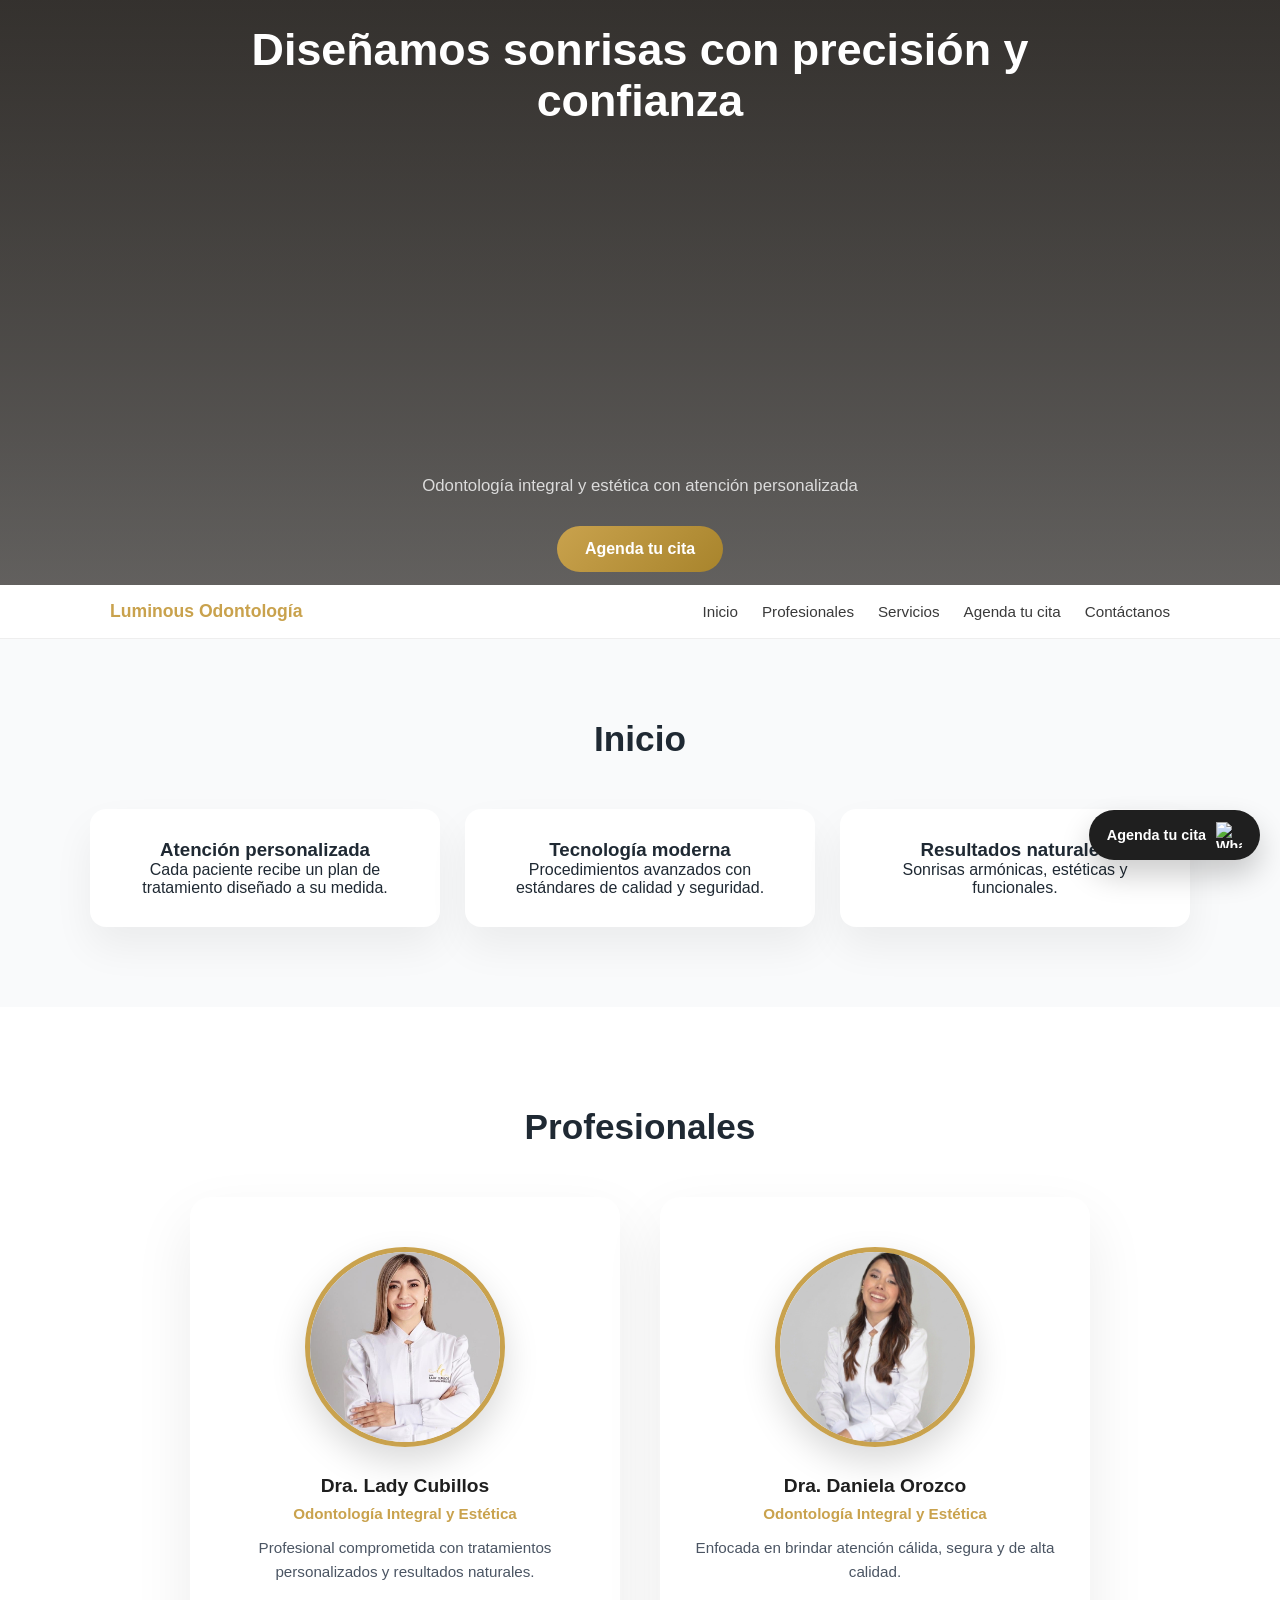
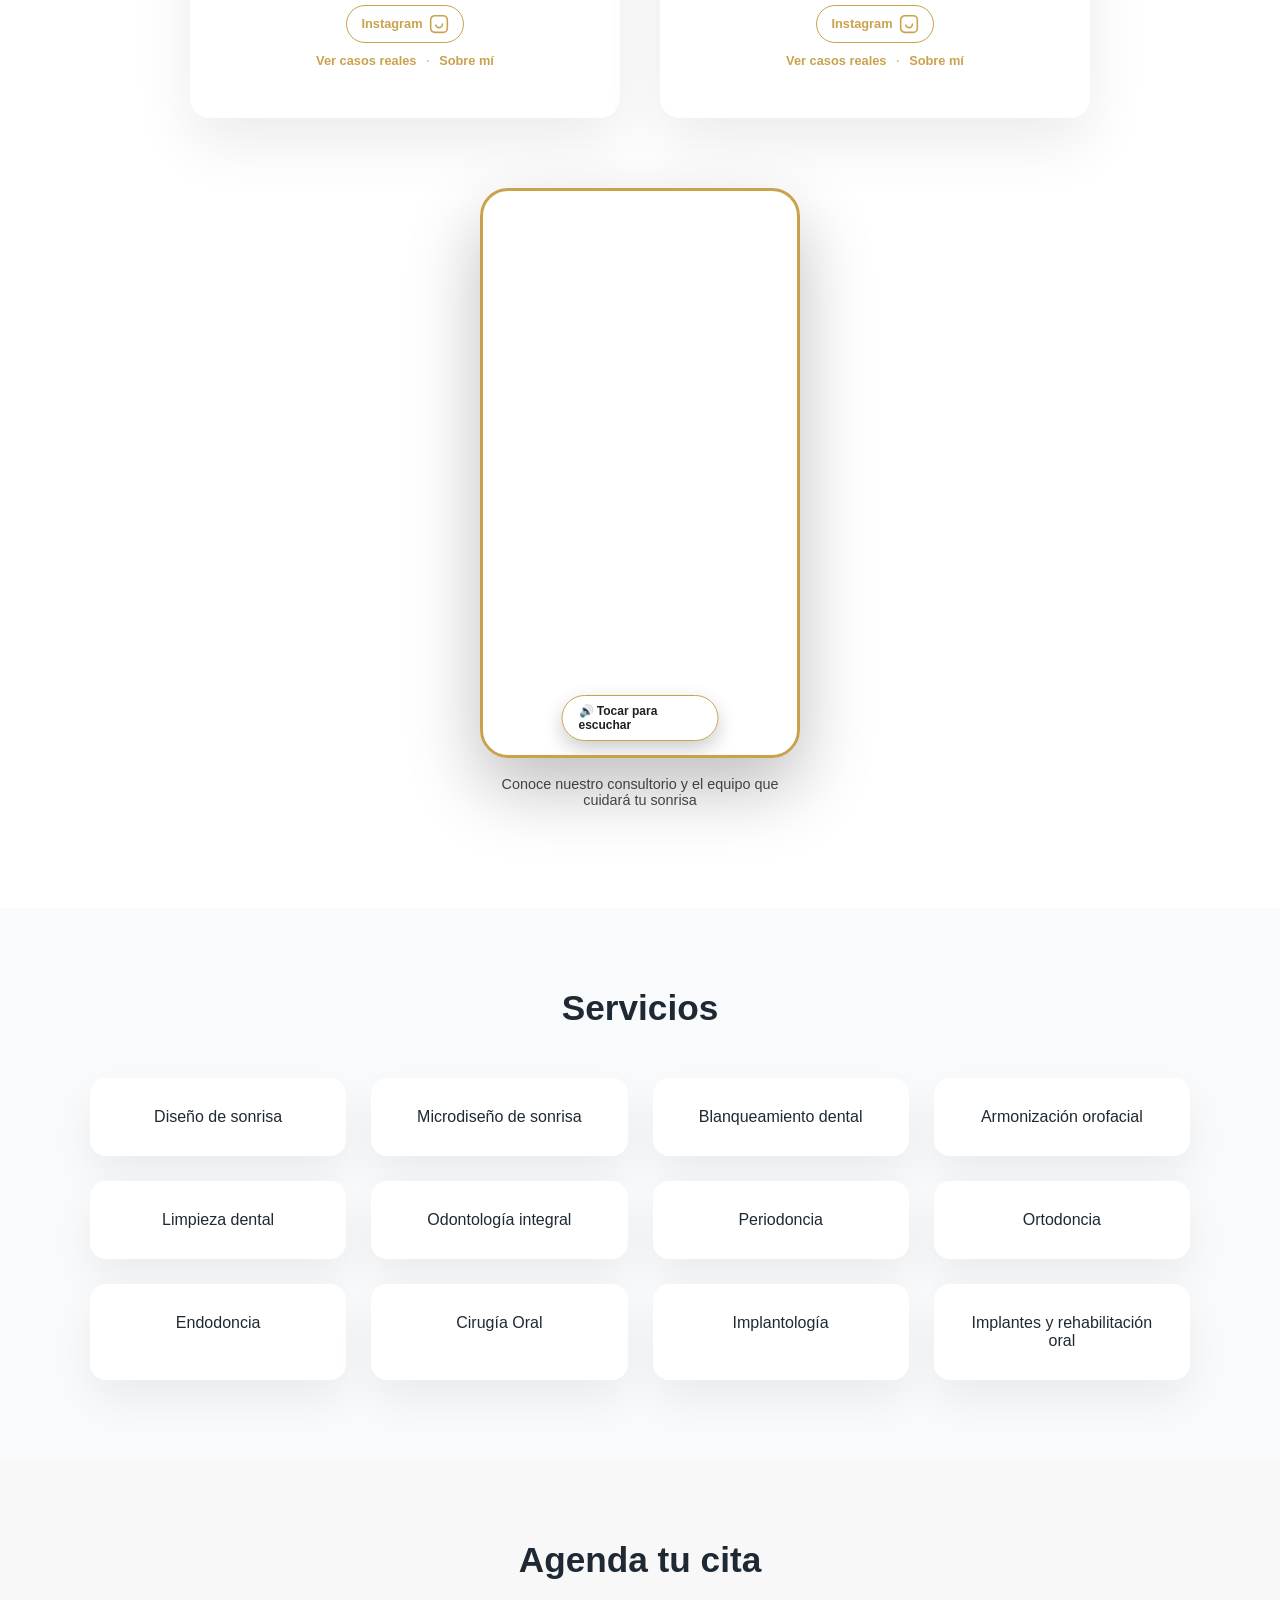
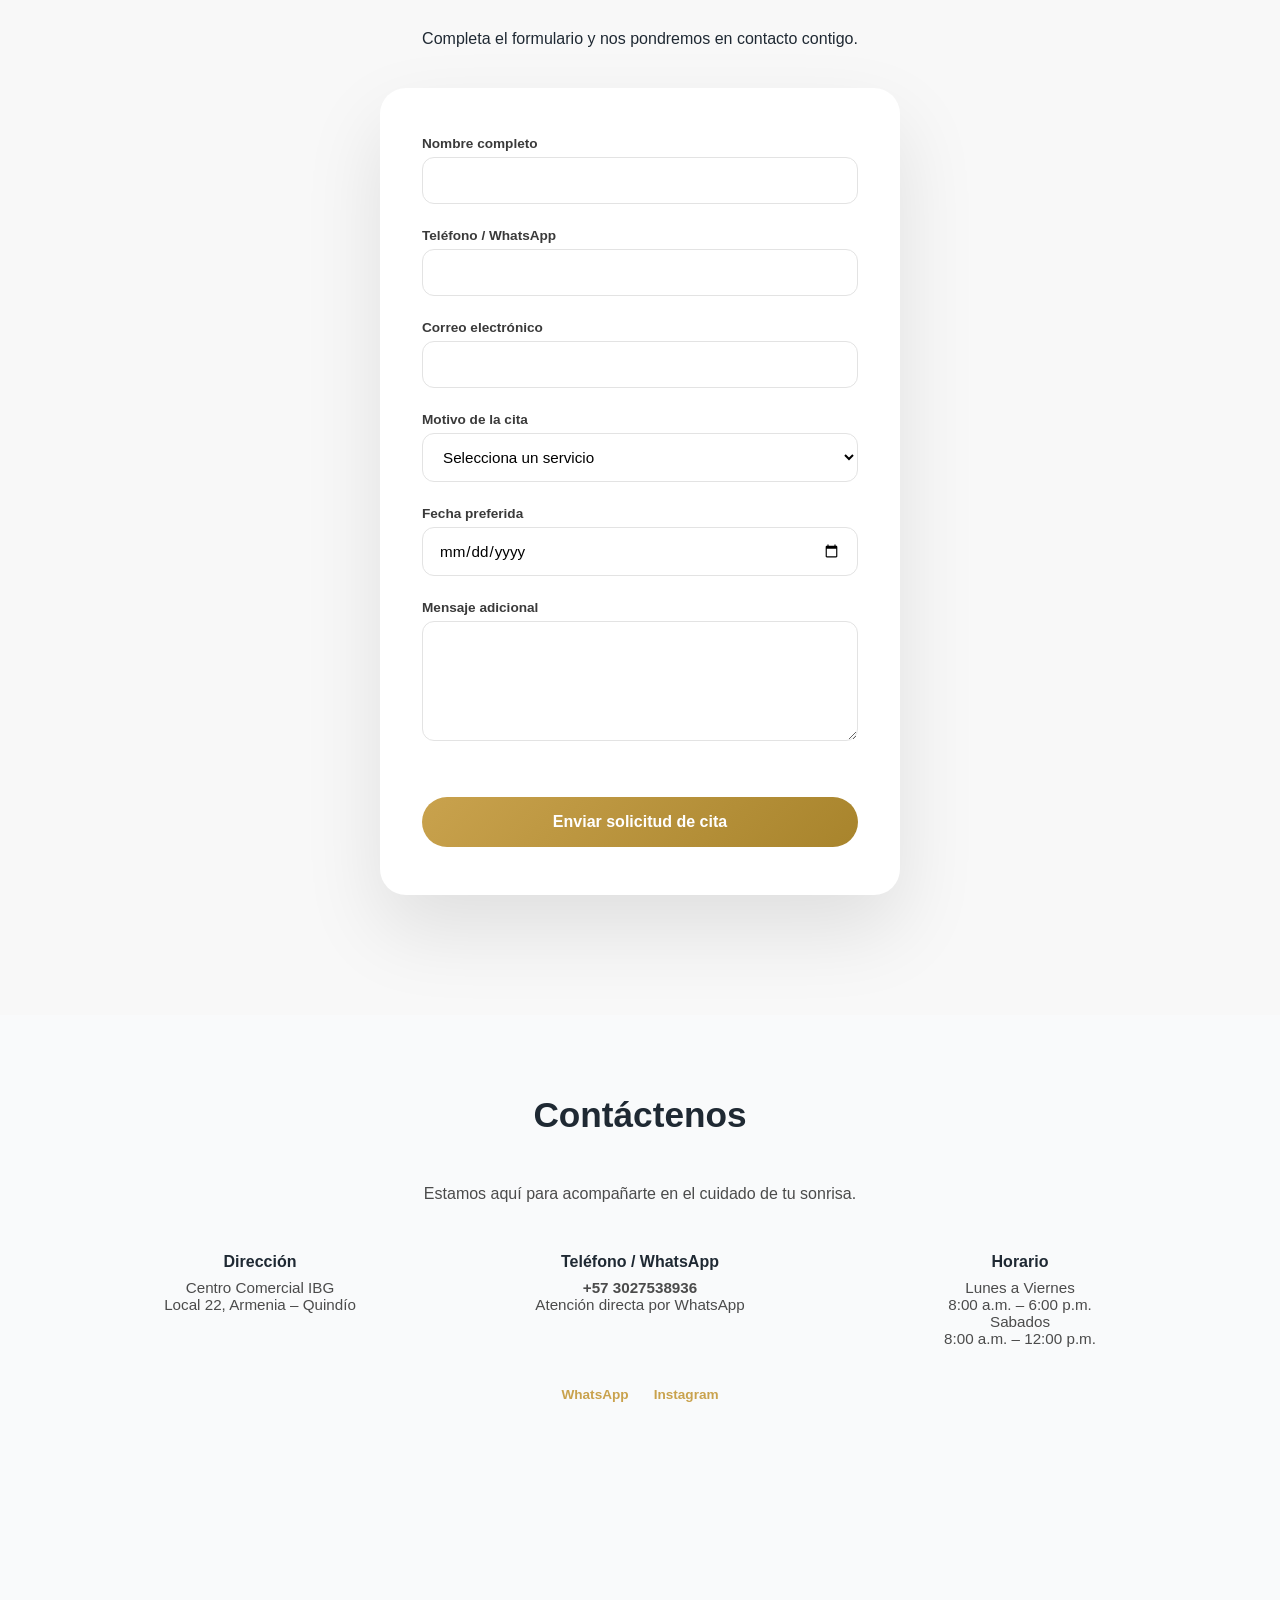
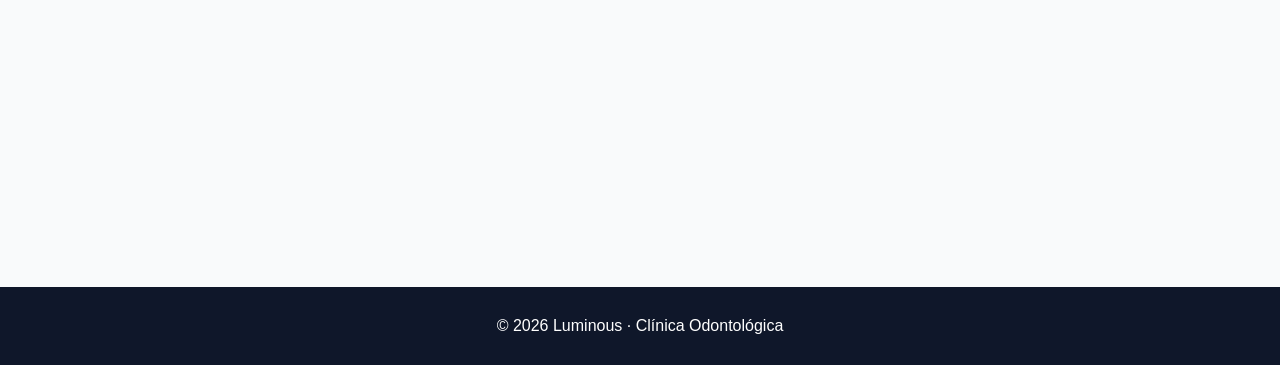
==== commit a497dc20: "Ajuste hero index" ====
--- a/index.html
+++ b/index.html
@@ -19,7 +19,7 @@
                 muted
                 loop
                 playsinline>
-            <source src="videos/luminous-intro.mp4" type="video/mp4" />
+            <source src="videos/Luminous_idea.mp4" type="video/mp4" />
             Tu navegador no soporta video HTML5.
         </video>
 
@@ -127,21 +127,12 @@
 
                     <!-- Links abajo -->
                     <div class="doctora-links-clean">
-                        <a href="casos-lady.html">Ver casos reales</a>
+                        <a href="real-cases-lady.html">Ver casos reales</a>
                         <span>·</span>
-                        <a href="sobre-mi-lady.html">Sobre mí</a>
+                        <a href="about-me-lady.html">Sobre mí</a>
                     </div>
-
                 </div>
-
-
-
-            </div>
-
-
-
-
-
+            </div>
 
             <div class="doctora-card scroll">
                 <img src="images/Dra_Dani_Front_Grey.jpg" alt="Doctora 2">
@@ -169,9 +160,9 @@
 
                     <!-- Links abajo -->
                     <div class="doctora-links-clean">
-                        <a href="casos-lady.html">Ver casos reales</a>
+                        <a href="real-cases-dani.html">Ver casos reales</a>
                         <span>·</span>
-                        <a href="perfil-lady.html">Sobre mí</a>
+                        <a href="about-me-dani.html">Sobre mí</a>
                     </div>
 
                 </div>
@@ -411,7 +402,6 @@
     }
 </script>
 
-
 <script>
     function toggleMenu() {
       const menu = document.getElementById("navMenu");
@@ -419,12 +409,6 @@
     }
 </script>
 
-
-
-
-
-
-
     <footer class="footer">
         <p>© 2026 Luminous · Clínica Odontológica</p>
     </footer>
--- a/css/styles.css
+++ b/css/styles.css
@@ -65,6 +65,13 @@
 }
 
 
+.hero-content p,
+.hero-content .btn-primary {
+  position: relative;
+  top: 90px; /* ⬇ aquí bajas el bloque azul exactamente */
+}
+
+
 
 .hero-content {
   position: relative;
@@ -81,13 +88,16 @@
   font-size: 2.1rem;
   font-weight: 600;
   margin-bottom: 16px;
+  margin-top: -80px;
 }
 
 
 .hero-content p {
   color: #eaeaea;
-  margin-bottom: 28px;
-  font-size: 0.95rem;
+  margin-bottom: 35px;
+  font-size: 1.05rem;
+  opacity: 0.9;
+  margin-top: 260px;
 }
 
 
@@ -97,8 +107,9 @@
 }
 
 .hero p {
-  font-size: 1.2rem;
+  font-size: 1.05rem;
   margin-bottom: 30px;
+  
 }
 
 .section {
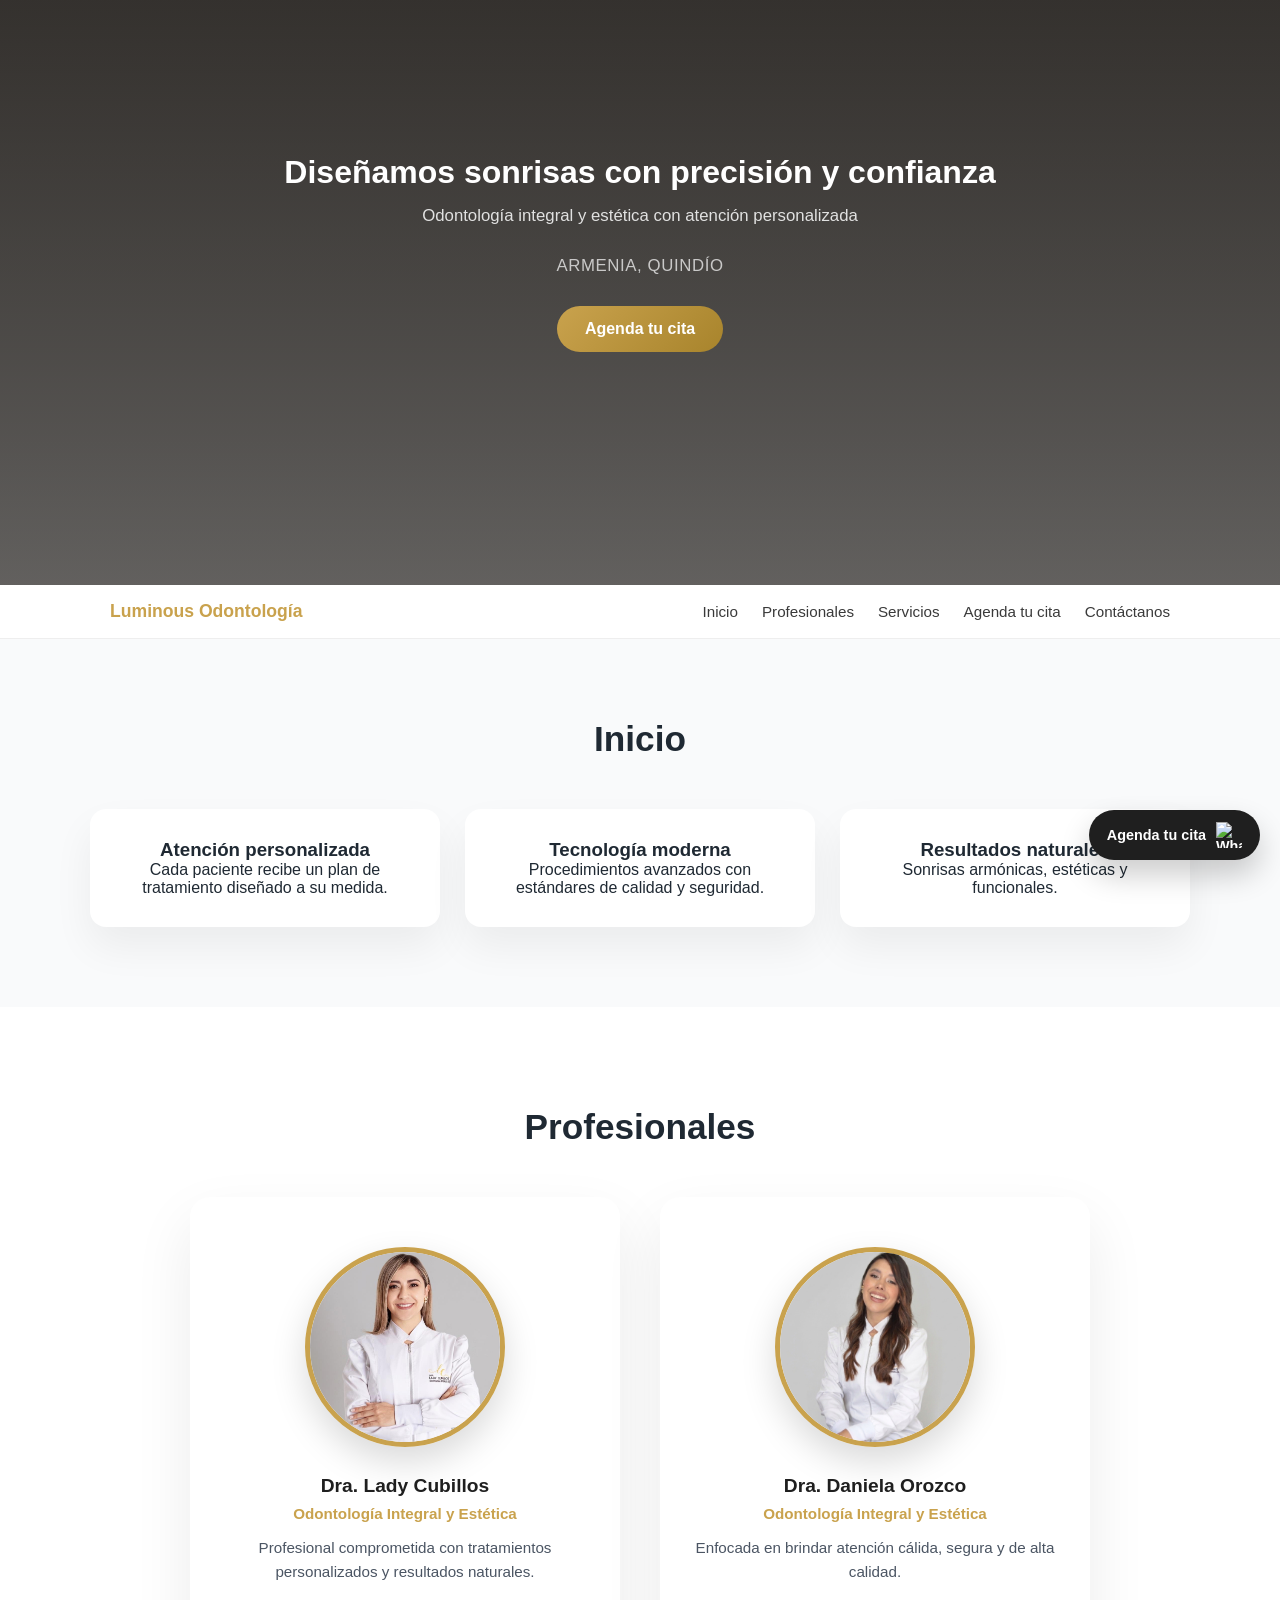
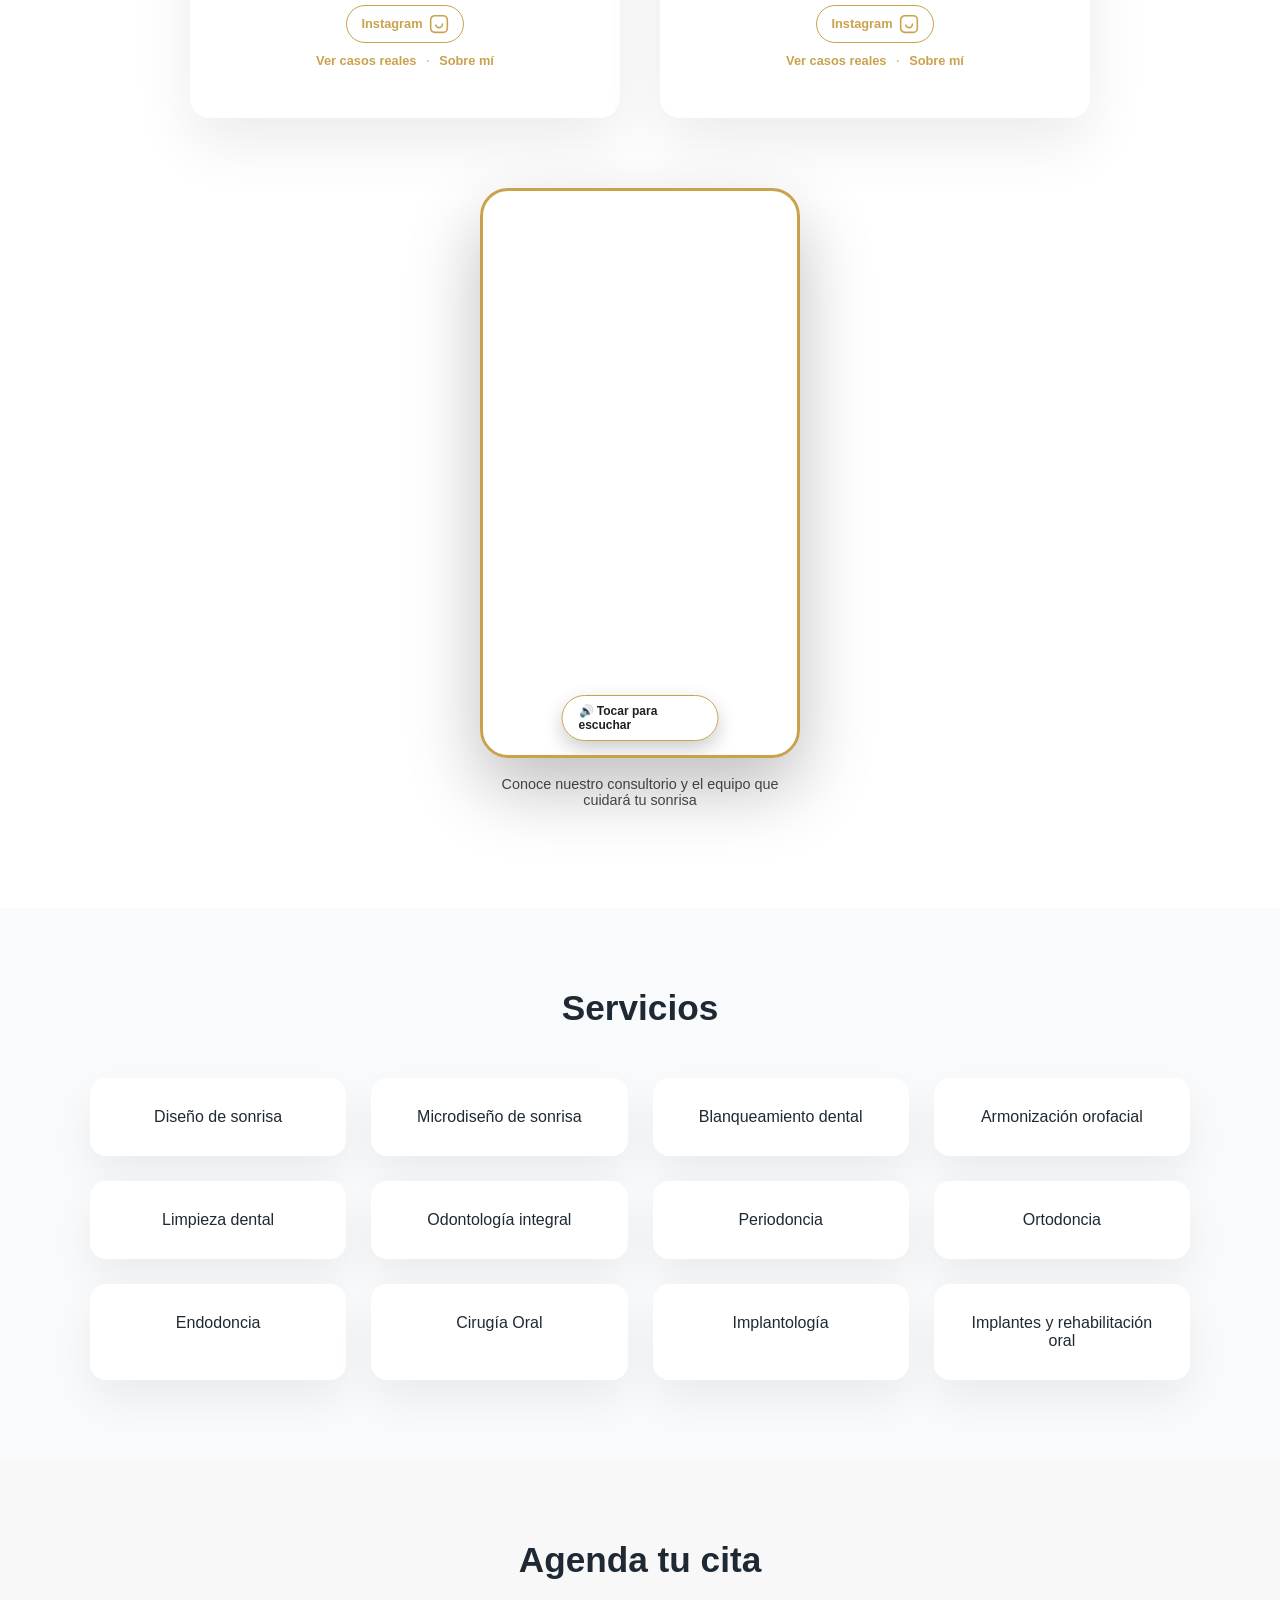
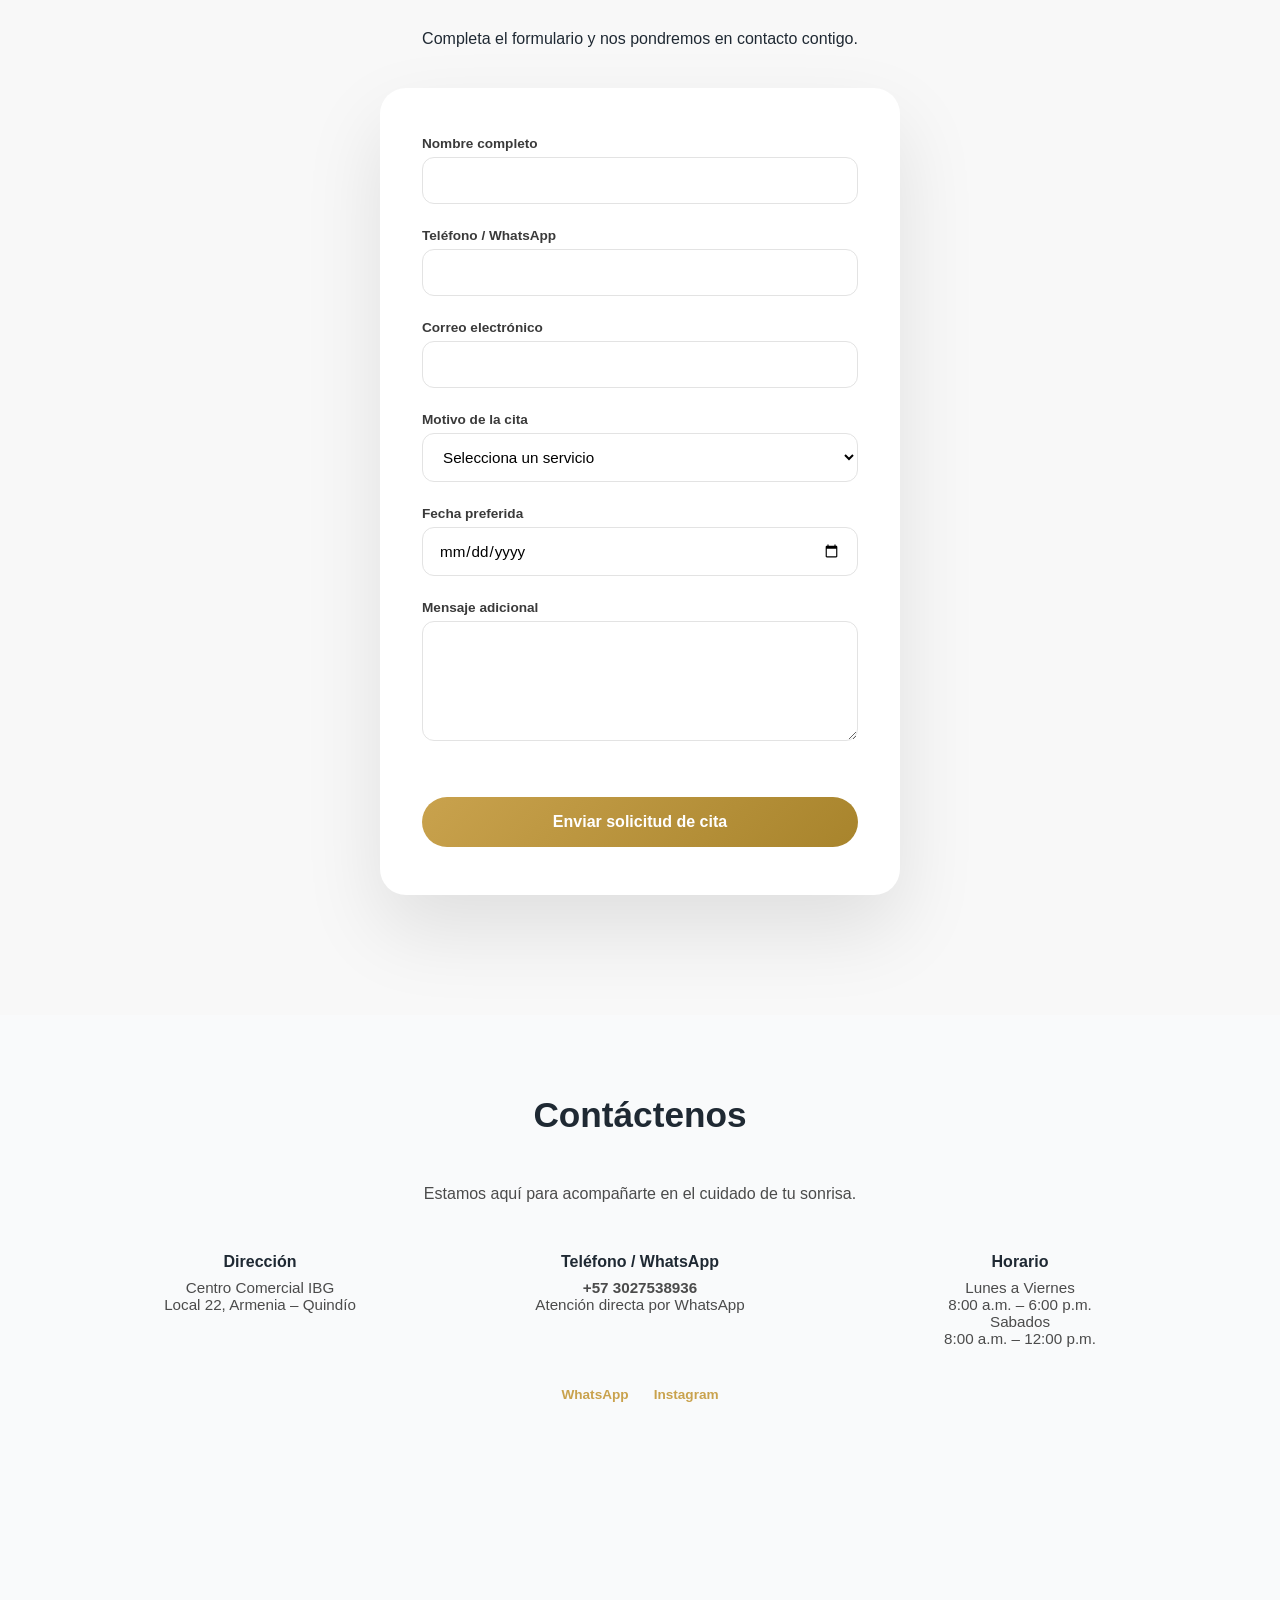
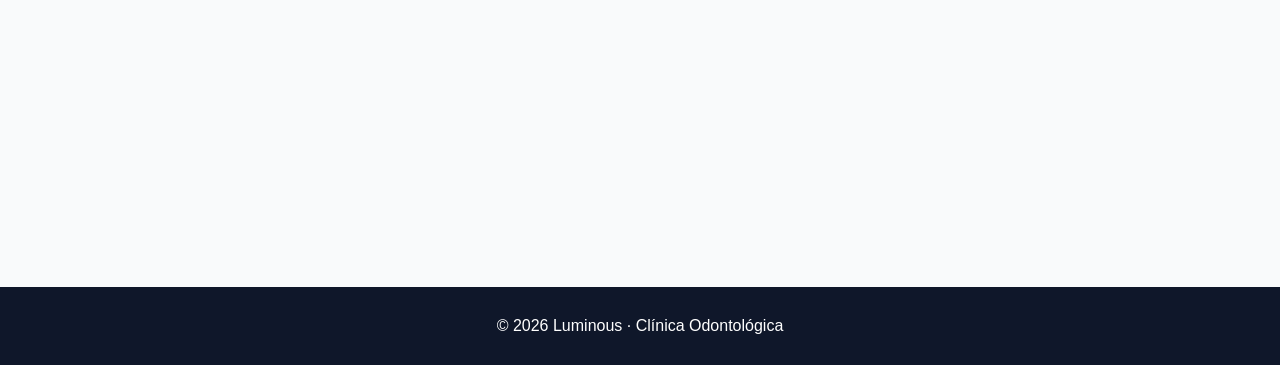
==== commit fc083bea: "Ajuste titulo hero diseño" ====
--- a/index.html
+++ b/index.html
@@ -3,7 +3,7 @@
 <html lang="es">
 <head>
     <meta charset="UTF-8">
-    <title>Dra. Lady Cubillos | Clínica Odontológica</title>
+    <title>Dra. Lady Cubillos | Clínica Odontológica Armenia Quindío</title>
     <meta name="viewport" content="width=device-width, initial-scale=1.0">
     <link rel="stylesheet" href="css/styles.css">
 </head>
@@ -25,14 +25,23 @@
 
         <div class="hero-overlay"></div>
 
-        <div class="hero-content">
-
-            <h1>Diseñamos sonrisas con precisión y confianza</h1>
-
-            <p>Odontología integral y estética con atención personalizada</p>
-
-            <a href="#citas" class="btn-primary">Agenda tu cita</a>
-        </div>
+        
+<div class="hero-content">
+
+  <h1>Diseñamos sonrisas con precisión y confianza</h1>
+
+  <p class="hero-subtitle">
+    Odontología integral y estética con atención personalizada
+  </p>
+
+  <p class="hero-location">
+    Armenia, Quindío
+  </p>
+
+  <a href="#citas" class="btn-primary">Agenda tu cita</a>
+
+</div>
+
 
     </section>
 
--- a/css/styles.css
+++ b/css/styles.css
@@ -21,14 +21,19 @@
   text-align: center;
 }
 
+
 .hero-bg-video {
   position: absolute;
   inset: 0;
   width: 100%;
   height: 100%;
   object-fit: cover;
+
+  object-position: center 65%; /* 🔥 sube el video */
+  
   z-index: 1;
 }
+
 
 
 .hero-overlay {
@@ -48,8 +53,6 @@
   margin-bottom: 20px;
 }
 
-
-
 .hero::before {
   content: "";
   position: absolute;
@@ -65,11 +68,7 @@
 }
 
 
-.hero-content p,
-.hero-content .btn-primary {
-  position: relative;
-  top: 90px; /* ⬇ aquí bajas el bloque azul exactamente */
-}
+
 
 
 
@@ -92,17 +91,51 @@
 }
 
 
-.hero-content p {
+.hero-content {
+  position: relative;
+  z-index: 3;
+  max-width: 900px;
+  padding: 20px;
+  color: white;
+  text-align: center;
+}
+
+/* TÍTULO */
+.hero-content h1 {
+  font-size: 2.1rem;
+  font-weight: 600;
+  margin-bottom: 20px;
+  margin-top: -80px; /* mantiene el título arriba, suave */
+}
+
+/* SUBTÍTULO */
+.hero-subtitle {
+  font-size: 1.05rem;
   color: #eaeaea;
-  margin-bottom: 35px;
-  font-size: 1.05rem;
-  opacity: 0.9;
-  margin-top: 260px;
-}
+  opacity: 0.95;
+  margin-bottom: 6px; /* 🔑 pega Armenia abajo */
+}
+
+/* UBICACIÓN */
+.hero-location {
+  font-size: 0.85rem;
+  color: #eaeaea;
+  opacity: 0.8;
+  margin-bottom: 32px; /* aire antes del botón */
+  text-align: center;
+  letter-spacing: 0.6px;
+  text-transform: uppercase;
+}
+
+/* BOTÓN */
+.btn-primary {
+  padding: 12px 28px;
+}
+
 
 
 .hero h1 {
-  font-size: 2.8rem;
+  font-size: 2.0rem;
   margin-bottom: 15px;
 }
 
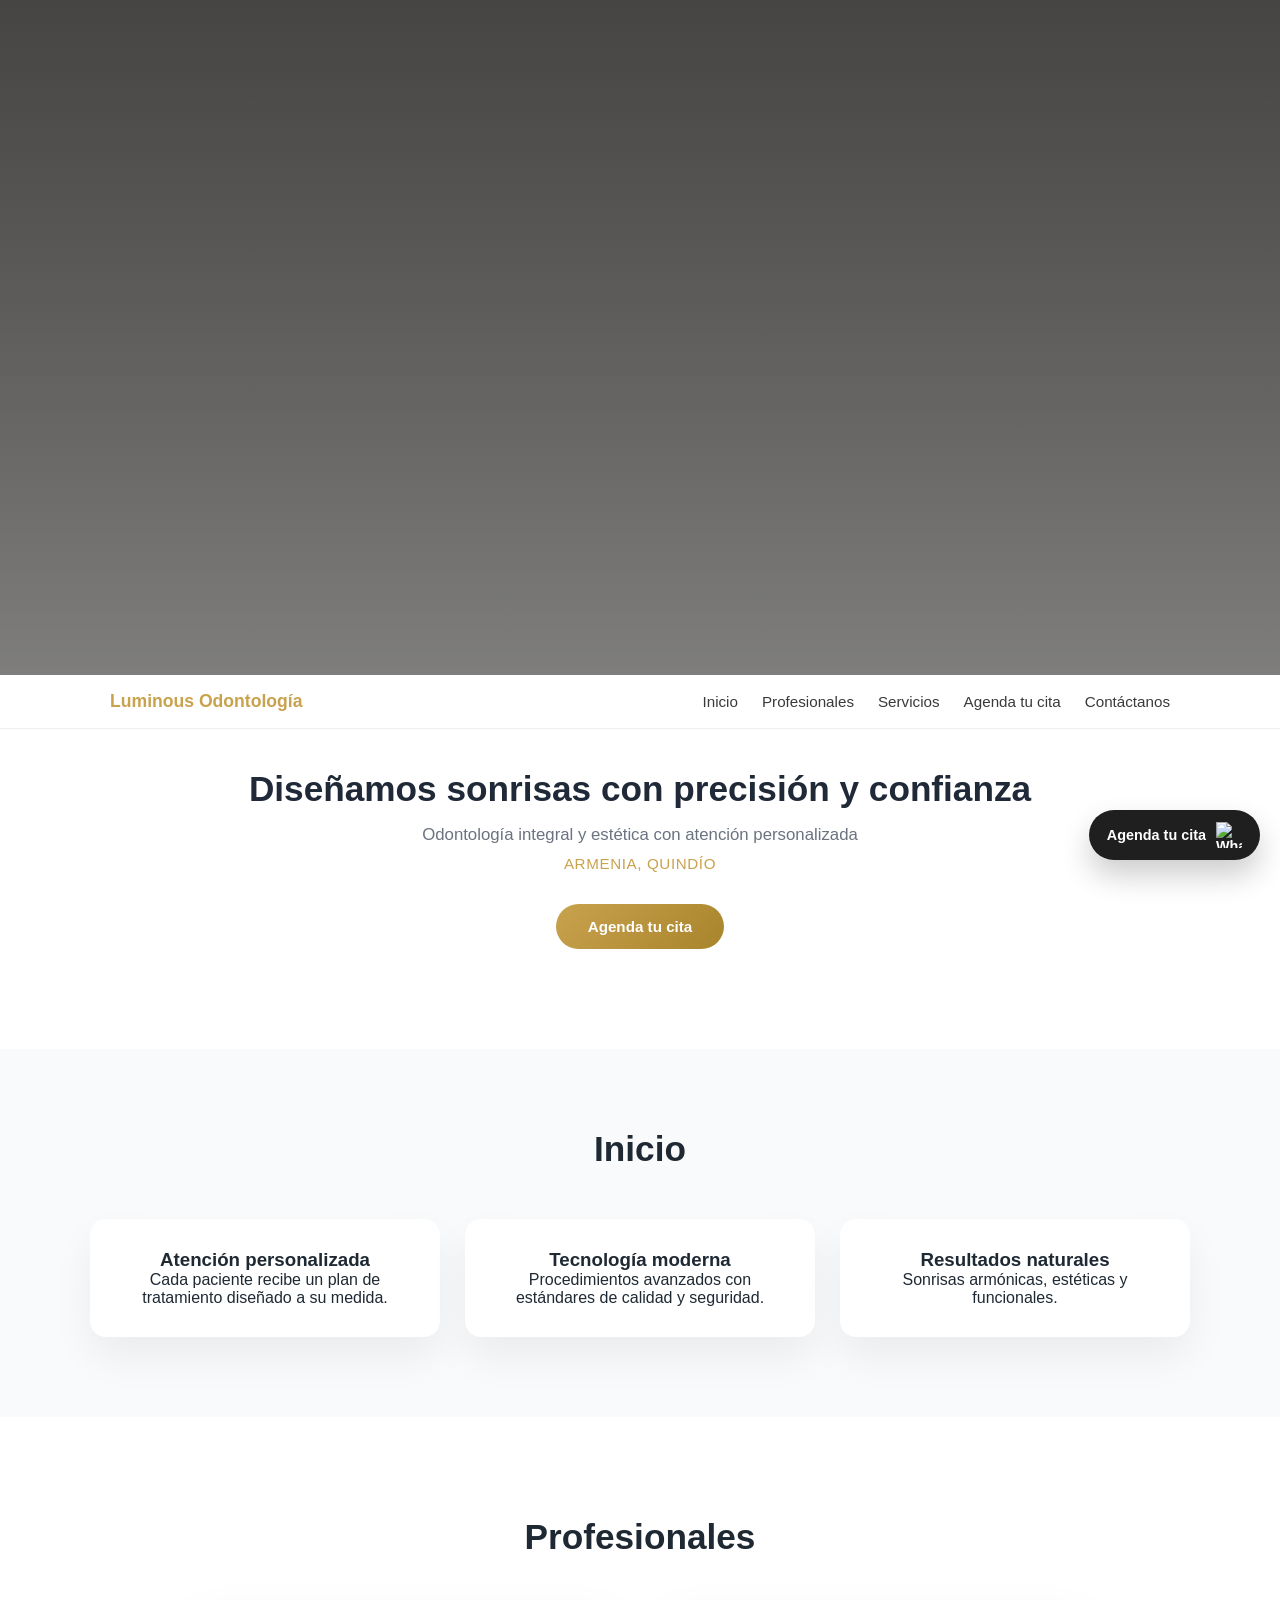
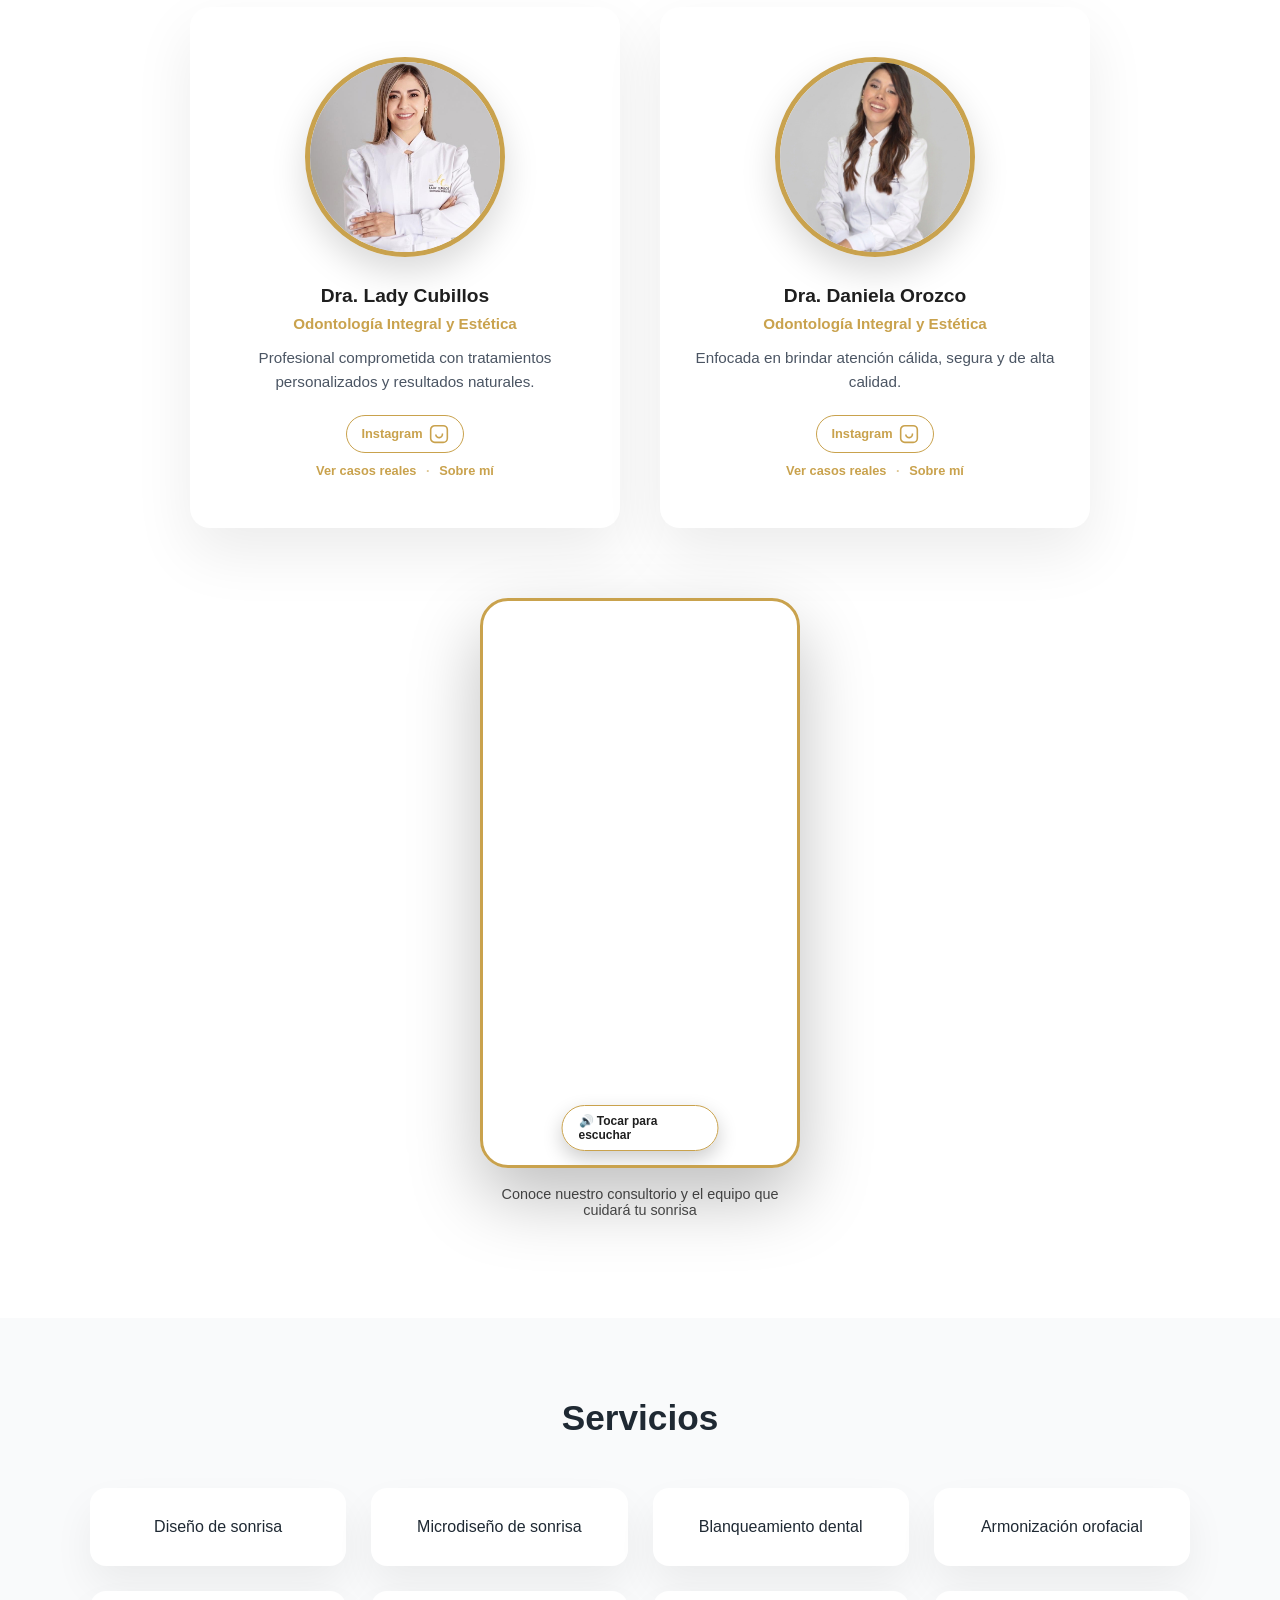
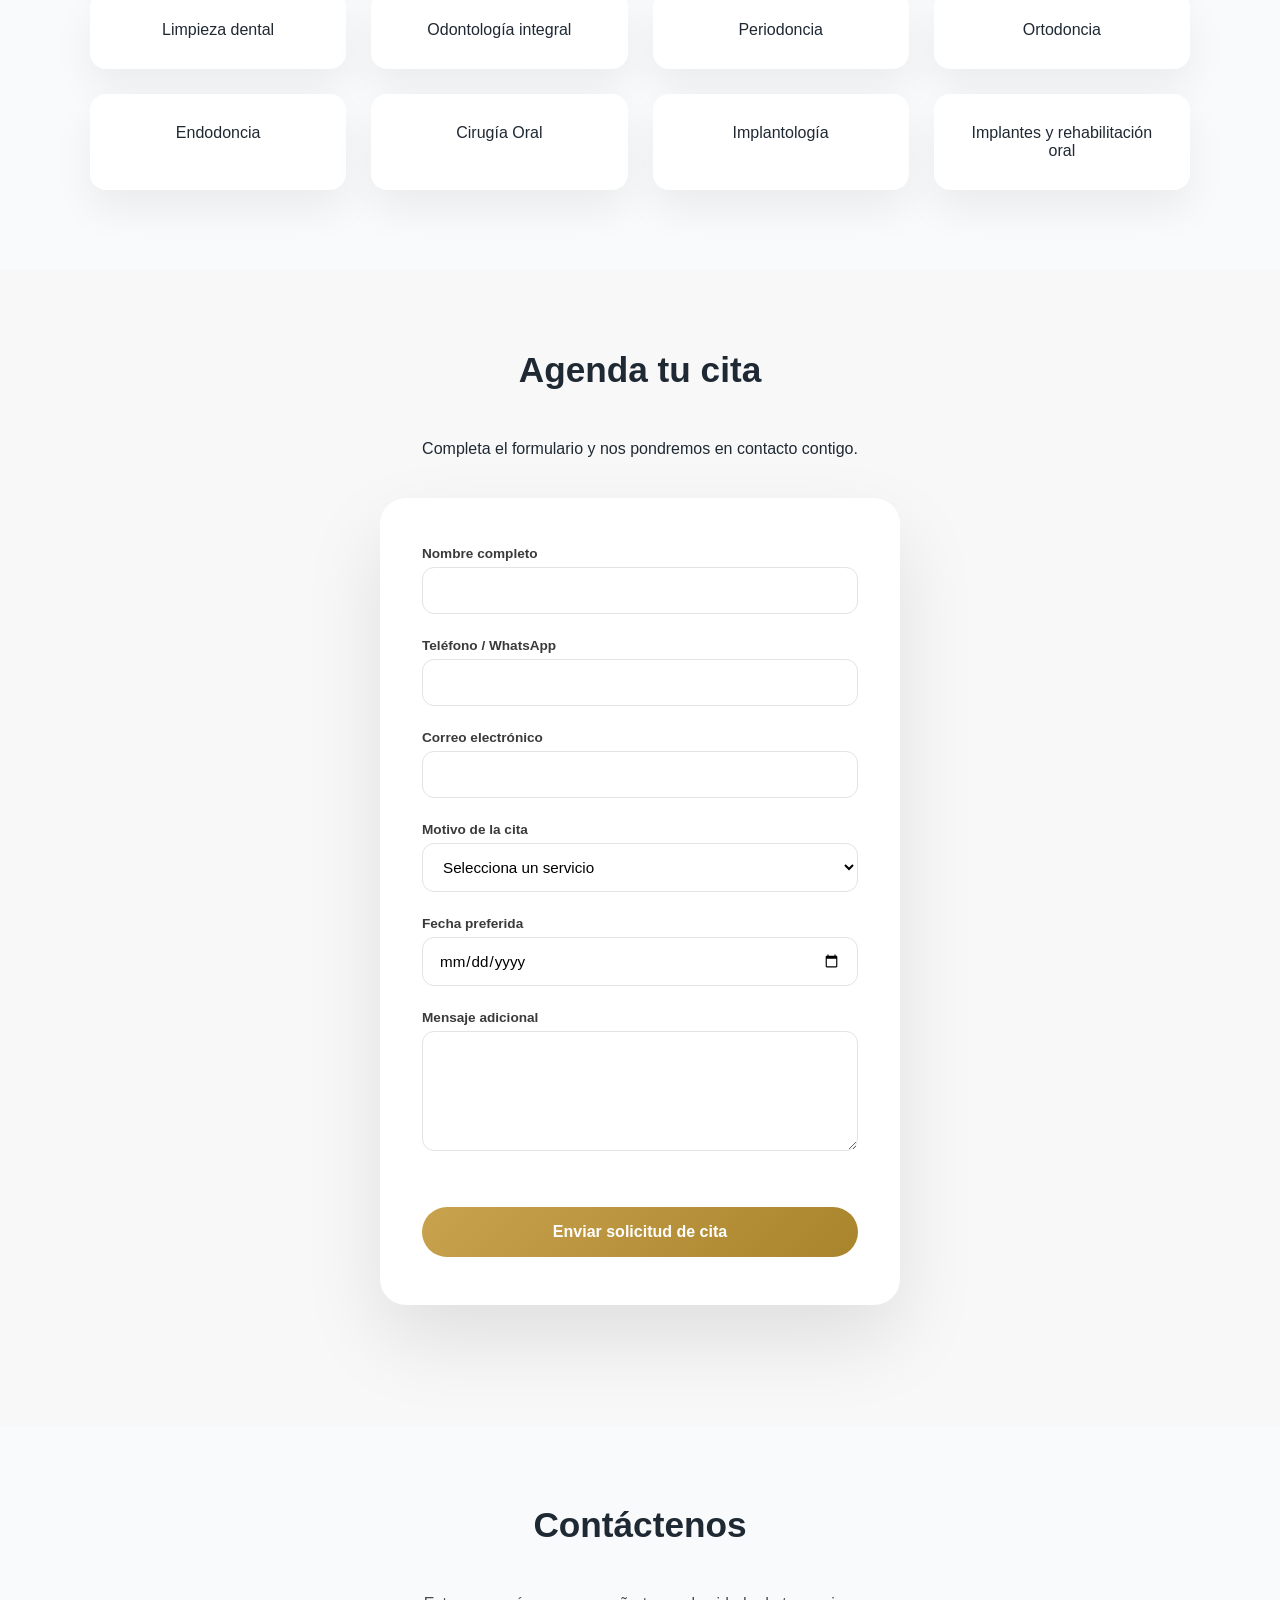
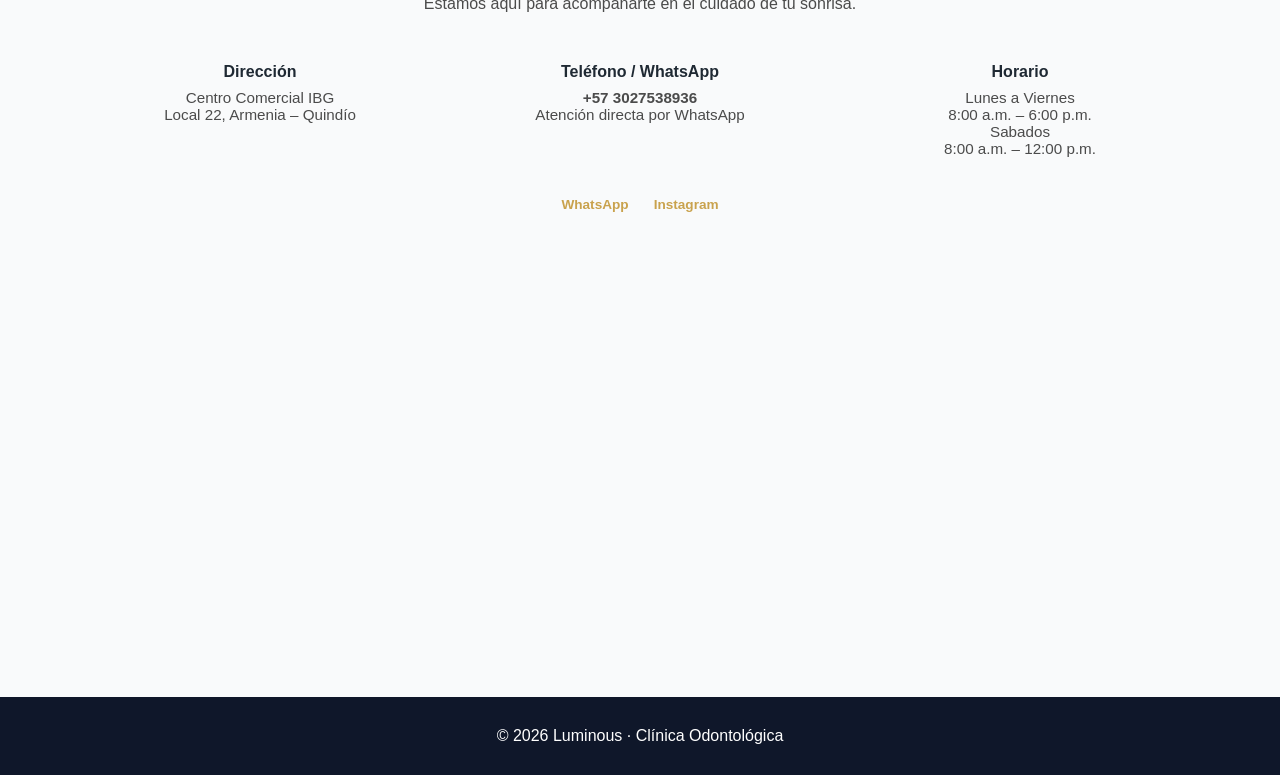
==== commit 028a3aa5: "Ajuste intro luminous" ====
--- a/index.html
+++ b/index.html
@@ -24,33 +24,16 @@
         </video>
 
         <div class="hero-overlay"></div>
-
-        
-<div class="hero-content">
-
-  <h1>Diseñamos sonrisas con precisión y confianza</h1>
-
-  <p class="hero-subtitle">
-    Odontología integral y estética con atención personalizada
-  </p>
-
-  <p class="hero-location">
-    Armenia, Quindío
-  </p>
-
-  <a href="#citas" class="btn-primary">Agenda tu cita</a>
-
-</div>
-
-
     </section>
 
 
 </header>
+
 
 
 <nav class="navbar">
     <div class="nav-container">
+        
 
         <a href="#inicio" class="nav-logo">Luminous Odontología</a>
 
@@ -72,6 +55,27 @@
 </nav>
 
 
+<section class="luminous-intro">
+
+  <div class="luminous-intro-content">
+    
+    <h2>Diseñamos sonrisas con precisión y confianza</h2>
+
+    <p class="luminous-subtitle">
+      Odontología integral y estética con atención personalizada
+    </p>
+
+    <p class="luminous-location">
+      Armenia, Quindío
+    </p>
+
+    <a href="#citas" class="btn-primary">
+      Agenda tu cita
+    </a>
+
+  </div>
+
+</section>
 
 
 <section id="inicio" class="section inicio">
--- a/css/styles.css
+++ b/css/styles.css
@@ -13,12 +13,15 @@
 
 .hero {
   position: relative;
-  min-height: 65vh;
+  min-height: 75vh;
   overflow: hidden;
   display: flex;
-  align-items: center;
+  align-items: flex-end;;
   justify-content: center;
   text-align: center;
+   padding-bottom: 80px;
+  
+
 }
 
 
@@ -41,8 +44,8 @@
   inset: 0;
   background: linear-gradient(
     180deg,
-    rgba(20, 15, 10, 0.65),
-    rgba(20, 15, 10, 0.45)
+    rgba(20, 15, 10, 0.45),
+    rgba(20, 15, 10, 0.25)
   );
   z-index: 2;
 }
@@ -66,11 +69,6 @@
 
   z-index: 1;
 }
-
-
-
-
-
 
 .hero-content {
   position: relative;
@@ -78,61 +76,34 @@
   max-width: 900px;
   padding: 20px;
   color: white;
-}
-
-
-
+  text-align: center;
+}
+
+
+
+ 
 .hero-content h1 {
-  color: #ffffff;
-  font-size: 2.1rem;
-  font-weight: 600;
-  margin-bottom: 16px;
-  margin-top: -80px;
-}
-
-
-.hero-content {
-  position: relative;
-  z-index: 3;
-  max-width: 900px;
-  padding: 20px;
-  color: white;
-  text-align: center;
-}
-
-/* TÍTULO */
-.hero-content h1 {
-  font-size: 2.1rem;
-  font-weight: 600;
-  margin-bottom: 20px;
-  margin-top: -80px; /* mantiene el título arriba, suave */
-}
-
-/* SUBTÍTULO */
+  font-size: 1.9rem;   /* antes era grande */
+  max-width: 720px;
+  margin: 0 auto 18px;
+}
+
+
 .hero-subtitle {
-  font-size: 1.05rem;
-  color: #eaeaea;
-  opacity: 0.95;
-  margin-bottom: 6px; /* 🔑 pega Armenia abajo */
-}
-
-/* UBICACIÓN */
+  font-size: 1rem;
+  opacity: 0.9;
+}
+
 .hero-location {
-  font-size: 0.85rem;
-  color: #eaeaea;
-  opacity: 0.8;
-  margin-bottom: 32px; /* aire antes del botón */
-  text-align: center;
-  letter-spacing: 0.6px;
-  text-transform: uppercase;
-}
-
-/* BOTÓN */
-.btn-primary {
-  padding: 12px 28px;
-}
-
-
+  font-size: 0.8rem;
+  opacity: 0.75;
+}
+
+
+  .btn-primary {
+    padding: 14px 28px;
+    font-size: 0.95rem;
+  }
 
 .hero h1 {
   font-size: 2.0rem;
@@ -163,6 +134,52 @@
   grid-template-columns: repeat(auto-fit, minmax(250px, 1fr));
   gap: 25px;
 }
+
+
+.luminous-intro {
+  background: #ffffff;
+  padding: 40px 20px 100px;
+  display: flex;
+  justify-content: center;
+
+}
+
+.luminous-intro-content {
+  max-width: 900px;
+  margin: 0 auto;
+  text-align: center; 
+}
+
+/* TÍTULO */
+.luminous-intro h2 {
+  font-size: 2.2rem;
+  font-weight: 600;
+  margin-bottom: 16px;
+  color: #1f2937; /* gris elegante */
+}
+
+/* SUBTÍTULO */
+.luminous-subtitle {
+  font-size: 1.05rem;
+  color: #6b7280;
+  margin-bottom: 10px;
+}
+
+/* UBICACIÓN */
+.luminous-location {
+  font-size: 0.95rem;
+  letter-spacing: 0.6px;
+  text-transform: uppercase;
+
+  color: #c9a24d; /* dorado LUMINOUS */
+  margin-bottom: 32px;
+}
+
+/* BOTÓN */
+.luminous-intro .btn-primary {
+  padding: 14px 32px;
+}
+
 
 .card {
   background: white;
